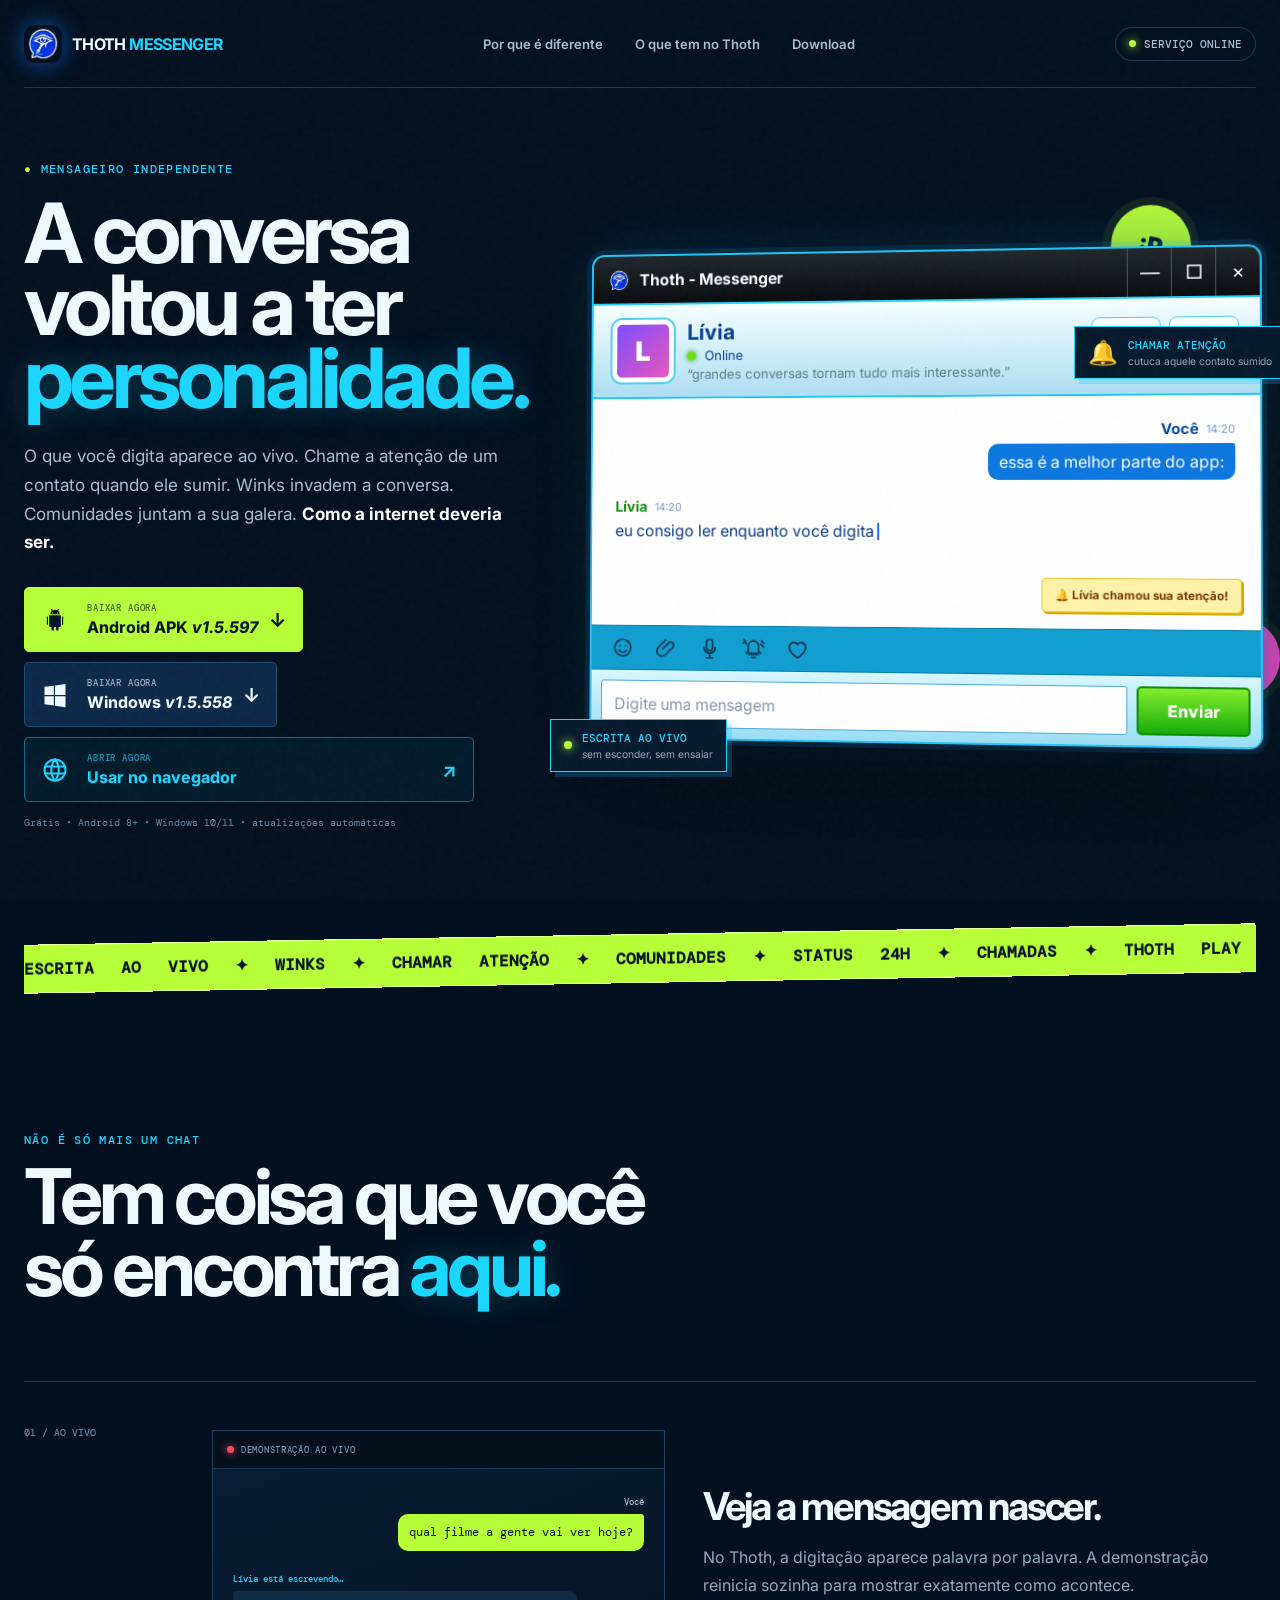
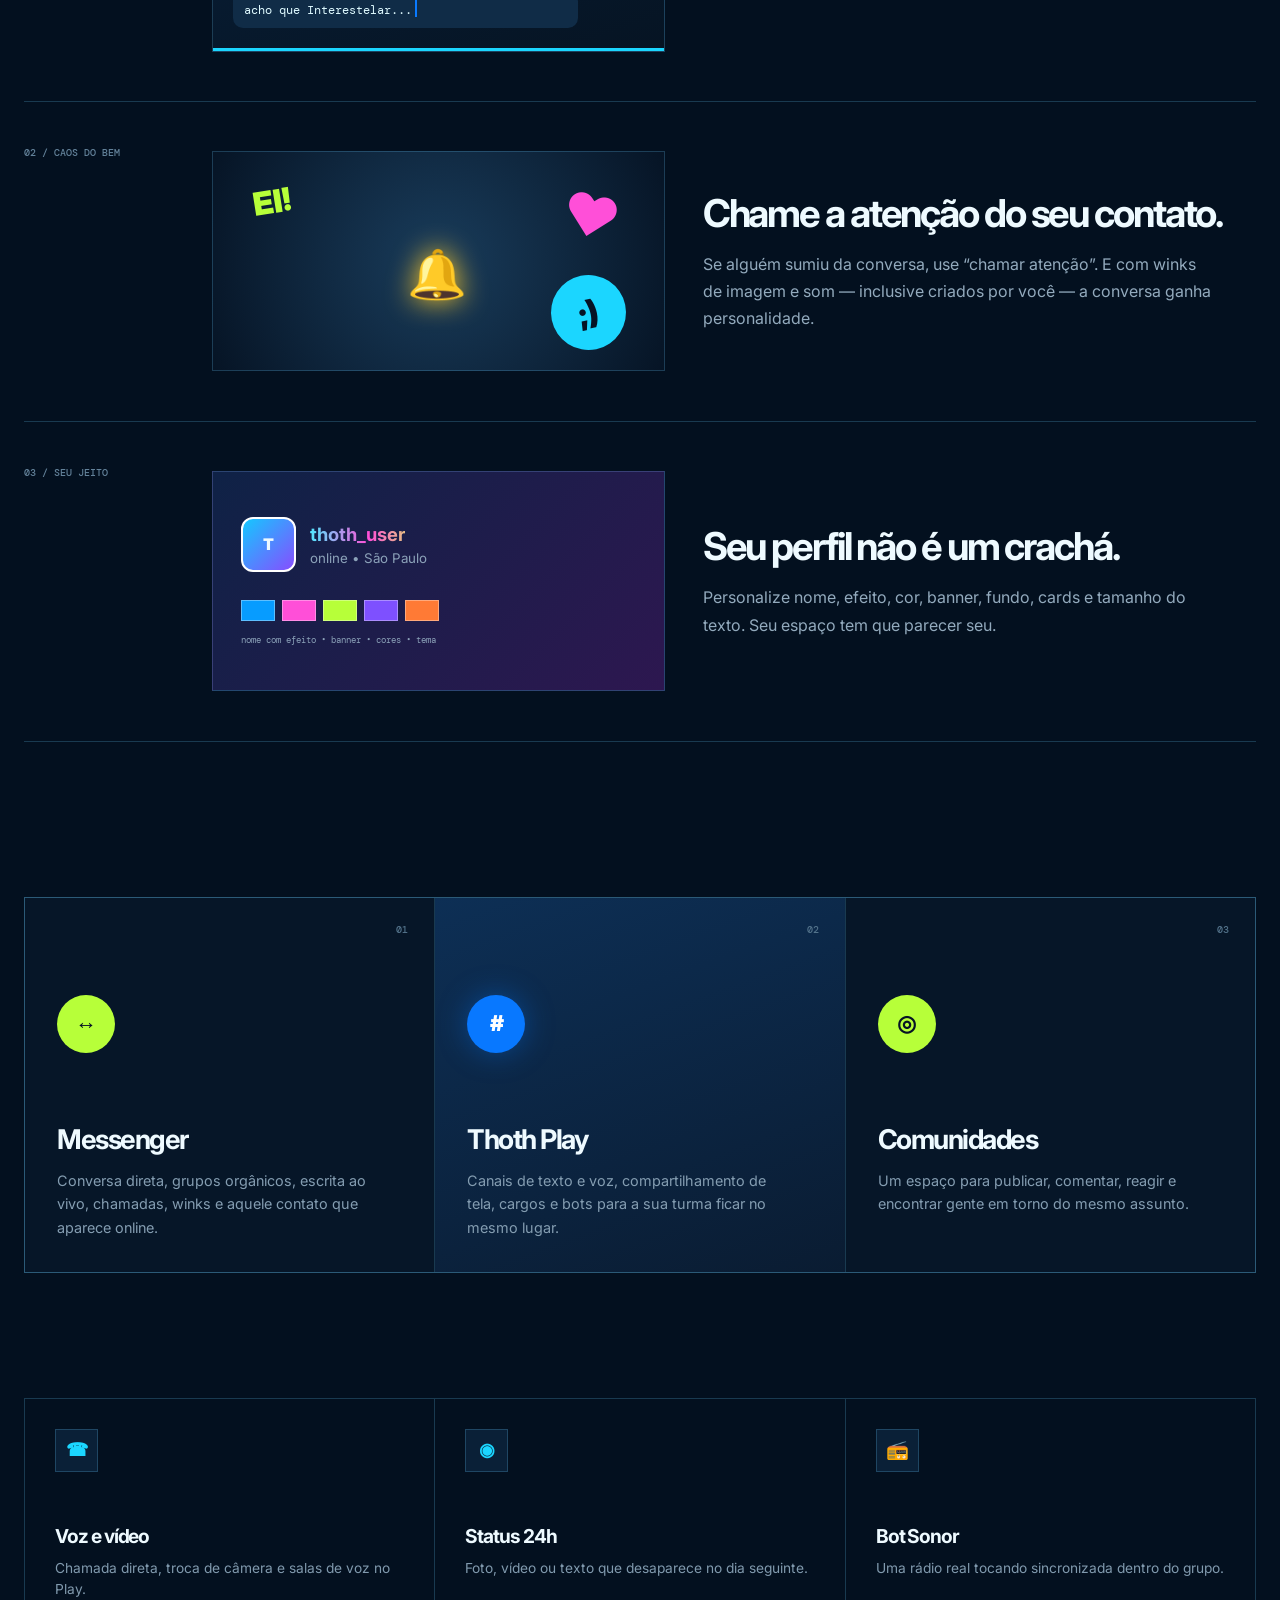
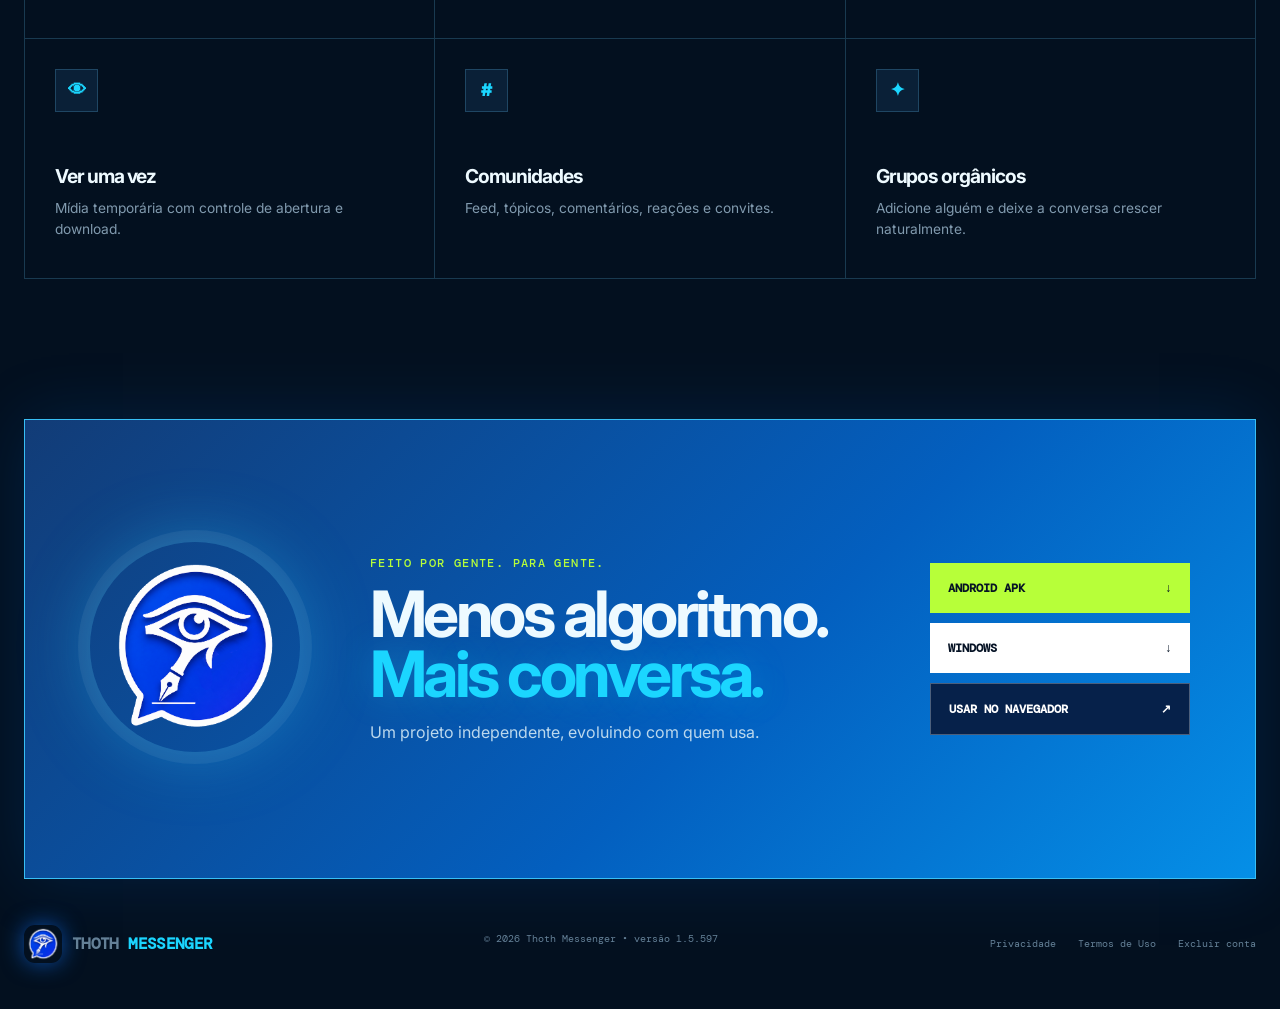
==== index.html @ 8243cd88 "footer: adiciona link de Termos de Uso" ====
<!doctype html>
<html lang="pt-BR">
<head>
  <meta charset="UTF-8" />
  <meta name="viewport" content="width=device-width, initial-scale=1" />
  <meta name="description" content="Thoth Messenger: escrita ao vivo, chamar atenção, winks, comunidades, canais de voz e muito mais. Baixe para Android ou Windows." />
  <meta name="theme-color" content="#03101f" />
  <title>Thoth Messenger — Toda conversa tem vida</title>
  <link rel="icon" href="public/favicon.png" />
  <link rel="preconnect" href="https://fonts.googleapis.com" />
  <link rel="preconnect" href="https://fonts.gstatic.com" crossorigin />
  <link href="https://fonts.googleapis.com/css2?family=DM+Mono:wght@400;500&family=Inter:wght@400;500;600;700;800;900&display=swap" rel="stylesheet" />
  <link rel="stylesheet" href="style.css" />
</head>
<body>
  <div class="noise" aria-hidden="true"></div>
  <header class="topbar">
    <a class="brand" href="#inicio" aria-label="Thoth Messenger — início"><img src="logo/toth_chat.png" alt="" /><strong>THOTH <span>MESSENGER</span></strong></a>
    <nav aria-label="Navegação principal"><a href="#diferenciais">Por que é diferente</a><a href="#modos">O que tem no Thoth</a><a href="#download">Download</a></nav>
    <div class="online-pill"><i></i> serviço online</div>
  </header>

  <main>
    <section class="hero" id="inicio">
      <div class="hero-copy">
        <p class="overline"><span>●</span> MENSAGEIRO INDEPENDENTE</p>
        <h1>A conversa<br />voltou a ter<br /><em>personalidade.</em></h1>
        <p class="hero-text">O que você digita aparece ao vivo. Chame a atenção de um contato quando ele sumir. Winks invadem a conversa. Comunidades juntam a sua galera. <strong>Como a internet deveria ser.</strong></p>
        <div class="hero-downloads" id="download">
          <a id="downloadAndroid" class="download download--android" href="https://github.com/facincanitech/thoth-site/releases/download/latest/thothchat.apk"><svg viewBox="0 0 24 24" aria-hidden="true"><path d="M7 8h10v9a1 1 0 0 1-1 1h-1v3h-2v-3h-2v3H9v-3H8a1 1 0 0 1-1-1V8Zm-2 1h1v7H5V9Zm13 0h1v7h-1V9ZM8 7a4 4 0 0 1 1.2-2.9L8.4 3l.7-.5.9 1.1a5 5 0 0 1 4 0l.9-1.1.7.5-.8 1.1A4 4 0 0 1 16 7H8Zm2-1.5a.5.5 0 1 0 0 1 .5.5 0 0 0 0-1Zm4 0a.5.5 0 1 0 0 1 .5.5 0 0 0 0-1Z"/></svg><span><small>BAIXAR AGORA</small>Android APK <em id="androidVersion"></em></span><b>↓</b></a>
          <a id="downloadWindows" class="download download--windows" href="https://github.com/facincanitech/thoth-site/releases/download/latest/ThothChat-Messenger-Setup.exe"><svg viewBox="0 0 24 24" aria-hidden="true"><path d="m3 5 8-1v8H3V5Zm9-1.2L21 2.5V12h-9V3.8ZM3 13h8v8l-8-1v-7Zm9 0h9v9.5l-9-1.3V13Z"/></svg><span><small>BAIXAR AGORA</small>Windows <em id="desktopVersion"></em></span><b>↓</b></a>
          <a class="download download--web" href="https://thoth-source.pages.dev/"><svg viewBox="0 0 24 24" aria-hidden="true"><circle cx="12" cy="12" r="9"/><path d="M3.5 9h17M3.5 15h17M12 3c2.2 2.4 3.2 5.4 3.2 9S14.2 18.6 12 21M12 3C9.8 5.4 8.8 8.4 8.8 12s1 6.6 3.2 9"/></svg><span><small>ABRIR AGORA</small>Usar no navegador</span><b>↗</b></a>
        </div>
        <p class="platform-note">Grátis • Android 8+ • Windows 10/11 • atualizações automáticas</p>
      </div>

      <div class="hero-stage" aria-label="Thoth Messenger em funcionamento">
        <div class="retro-window">
          <div class="window-titlebar"><div><img src="logo/toth_chat.png" alt="" /><span>Thoth - Messenger</span></div><div class="win-controls"><button aria-label="Minimizar">—</button><button aria-label="Maximizar">□</button><button aria-label="Fechar">×</button></div></div>
          <div class="contact-head"><div class="avatar pixel-avatar">L</div><div><strong>Lívia</strong><span><i></i> Online</span><small>“grandes conversas tornam tudo mais interessante.”</small></div><div class="head-actions"><button>☎<span>Chamada</span></button><button>◉<span>Vídeo</span></button></div></div>
          <div class="live-chat"><div class="chat-line chat-line--mine"><div><b>Você</b><time>14:20</time></div><span>essa é a melhor parte do app:</span></div><div class="chat-line"><div><b class="green">Lívia</b><time>14:20</time></div><span class="typing-live"><span id="heroTyping"></span><i class="caret"></i></span></div><div class="nudge-pop">🔔 Lívia chamou sua atenção!</div></div>
          <div class="composer-tools" aria-label="Ferramentas da conversa">
            <button aria-label="Emoji"><svg viewBox="0 0 24 24"><circle cx="12" cy="12" r="8"/><path d="M8.5 14.5s1.2 2 3.5 2 3.5-2 3.5-2M9 10h.01M15 10h.01"/></svg></button>
            <button aria-label="Anexar"><svg viewBox="0 0 24 24"><path d="m8.5 12.8 6.1-6.1a3 3 0 0 1 4.2 4.2l-7.4 7.4a5 5 0 0 1-7.1-7.1l7.1-7.1"/></svg></button>
            <button aria-label="Gravar áudio"><svg viewBox="0 0 24 24"><rect x="9" y="3" width="6" height="11" rx="3"/><path d="M6.5 11a5.5 5.5 0 0 0 11 0M12 16.5V21M9 21h6"/></svg></button>
            <button aria-label="Chamar atenção"><svg viewBox="0 0 24 24"><path d="M8 17h8M10 20h4M7 14V9a5 5 0 0 1 10 0v5l2 2H5l2-2ZM5 7 3 3M19 7l3 3M4 4l-2 2M20 4l2 2"/></svg></button>
            <button aria-label="Winks"><svg viewBox="0 0 24 24"><path d="M12 20S4 15.5 4 9.5A4.5 4.5 0 0 1 12 7a4.5 4.5 0 0 1 8 2.5C20 15.5 12 20 12 20Z"/></svg></button>
          </div><div class="composer"><span>Digite uma mensagem</span><button>Enviar</button></div>
        </div>
        <div class="float-card float-card--nudge"><span>🔔</span><div><b>CHAMAR ATENÇÃO</b><small>cutuca aquele contato sumido</small></div></div>
        <div class="float-card float-card--live"><span class="live-dot"></span><div><b>ESCRITA AO VIVO</b><small>sem esconder, sem ensaiar</small></div></div>
        <div class="sticker sticker--one">:P</div><div class="sticker sticker--two">★</div>
      </div>
    </section>

    <div class="ticker" aria-hidden="true"><div>ESCRITA AO VIVO ✦ WINKS ✦ CHAMAR ATENÇÃO ✦ COMUNIDADES ✦ STATUS 24H ✦ CHAMADAS ✦ THOTH PLAY ✦ RÁDIO EM GRUPO ✦ ESCRITA AO VIVO ✦ WINKS ✦ CHAMAR ATENÇÃO ✦</div></div>

    <section class="difference" id="diferenciais">
      <div class="section-intro"><div><p class="overline">NÃO É SÓ MAIS UM CHAT</p><h2>Tem coisa que você<br />só encontra <em>aqui.</em></h2></div></div>
      <div class="feature-list">
        <article class="feature feature--live"><div class="feature-index">01 / AO VIVO</div><div class="feature-art live-demo"><div class="demo-rec"><span></span> DEMONSTRAÇÃO AO VIVO</div><div class="demo-conversation"><div class="demo-message demo-message--mine"><b>Você</b><p>qual filme a gente vai ver hoje?</p></div><div class="demo-message"><b>Lívia está escrevendo…</b><p><span id="featureTyping"></span><i class="caret"></i></p></div></div><div class="demo-progress"><i></i></div></div><div class="feature-copy"><h3>Veja a mensagem nascer.</h3><p>No Thoth, a digitação aparece palavra por palavra. A demonstração reinicia sozinha para mostrar exatamente como acontece.</p></div></article>
        <article class="feature feature--chaos"><div class="feature-index">02 / CAOS DO BEM</div><div class="feature-art chaos-demo"><span class="boom">EI!</span><span class="heart">♥</span><span class="bell">🔔</span><span class="wink-face">;)</span></div><div class="feature-copy"><h3>Chame a atenção do seu contato.</h3><p>Se alguém sumiu da conversa, use “chamar atenção”. E com winks de imagem e som — inclusive criados por você — a conversa ganha personalidade.</p></div></article>
        <article class="feature feature--identity"><div class="feature-index">03 / SEU JEITO</div><div class="feature-art identity-demo"><div class="profile-mini"><span>T</span><div><b class="prism-name">thoth_user</b><small>online • São Paulo</small></div></div><div class="theme-swatches"><i></i><i></i><i></i><i></i><i></i></div><p>nome com efeito • banner • cores • tema</p></div><div class="feature-copy"><h3>Seu perfil não é um crachá.</h3><p>Personalize nome, efeito, cor, banner, fundo, cards e tamanho do texto. Seu espaço tem que parecer seu.</p></div></article>
      </div>
    </section>

    <section class="modes" id="modos">
      <div class="mode-card"><span>01</span><div class="mode-icon">↔</div><h3>Messenger</h3><p>Conversa direta, grupos orgânicos, escrita ao vivo, chamadas, winks e aquele contato que aparece online.</p></div>
      <div class="mode-card mode-card--play"><span>02</span><div class="mode-icon">#</div><h3>Thoth Play</h3><p>Canais de texto e voz, compartilhamento de tela, cargos e bots para a sua turma ficar no mesmo lugar.</p></div>
      <div class="mode-card"><span>03</span><div class="mode-icon">◎</div><h3>Comunidades</h3><p>Um espaço para publicar, comentar, reagir e encontrar gente em torno do mesmo assunto.</p></div>
    </section>

    <section class="more-features">
      <article><span>☎</span><h3>Voz e vídeo</h3><p>Chamada direta, troca de câmera e salas de voz no Play.</p></article><article><span>◉</span><h3>Status 24h</h3><p>Foto, vídeo ou texto que desaparece no dia seguinte.</p></article><article><span>📻</span><h3>Bot Sonor</h3><p>Uma rádio real tocando sincronizada dentro do grupo.</p></article><article><span>👁</span><h3>Ver uma vez</h3><p>Mídia temporária com controle de abertura e download.</p></article><article><span>#</span><h3>Comunidades</h3><p>Feed, tópicos, comentários, reações e convites.</p></article><article><span>✦</span><h3>Grupos orgânicos</h3><p>Adicione alguém e deixe a conversa crescer naturalmente.</p></article>
    </section>

    <section class="final-download"><div class="final-eye"><img src="logo/toth_chat.png" alt="Logo do Thoth Messenger" /></div><div class="final-copy"><p class="overline">FEITO POR GENTE. PARA GENTE.</p><h2>Menos algoritmo.<br /><em>Mais conversa.</em></h2><p>Um projeto independente, evoluindo com quem usa.</p></div><div class="final-actions"><a id="downloadAndroid2" href="https://github.com/facincanitech/thoth-site/releases/download/latest/thothchat.apk">ANDROID APK <span>↓</span></a><a id="downloadWindows2" href="https://github.com/facincanitech/thoth-site/releases/download/latest/ThothChat-Messenger-Setup.exe">WINDOWS <span>↓</span></a><a href="https://thoth-source.pages.dev/">USAR NO NAVEGADOR <span>↗</span></a></div></section>
  </main>

  <footer><div class="brand"><img src="logo/toth_chat.png" alt="" /><strong>THOTH <span>MESSENGER</span></strong></div><p>© <span id="year"></span> Thoth Messenger • versão <span id="version">...</span></p><div><a href="public/privacidade.html">Privacidade</a><a href="public/termos-de-uso.html">Termos de Uso</a><a href="public/exclusao-conta.html">Excluir conta</a></div></footer>
  <script src="script.js"></script>
</body>
</html>
---- style.css ----
:root{--bg:#03101f;--panel:#071a30;--cyan:#1bd6ff;--blue:#0878ff;--lime:#b7ff39;--pink:#ff4fd8;--ink:#061325;--muted:#8ca2b9;--line:rgba(106,205,255,.22)}
*{box-sizing:border-box}html{width:100%;max-width:100%;overflow-x:clip;scroll-behavior:smooth}body{width:100%;max-width:100%;margin:0;overflow-x:clip;background:var(--bg);color:#eefaff;font-family:Inter,system-ui,sans-serif;font-size:16px}a{color:inherit;text-decoration:none}button{font:inherit}.noise{position:fixed;inset:0;z-index:99;opacity:.035;pointer-events:none;background-image:url("data:image/svg+xml,%3Csvg viewBox='0 0 180 180' xmlns='http://www.w3.org/2000/svg'%3E%3Cfilter id='n'%3E%3CfeTurbulence type='fractalNoise' baseFrequency='.9' numOctaves='4' stitchTiles='stitch'/%3E%3C/filter%3E%3Crect width='100%25' height='100%25' filter='url(%23n)' opacity='.8'/%3E%3C/svg%3E")}.topbar,main,footer{width:min(1240px,calc(100% - 48px));max-width:100%;margin:auto}.topbar{height:88px;display:flex;align-items:center;justify-content:space-between;border-bottom:1px solid var(--line)}.brand{display:flex;min-width:0;align-items:center;gap:10px}.brand img{width:38px;height:38px;object-fit:cover;border-radius:11px;box-shadow:0 0 22px rgba(16,119,255,.6)}.brand strong{font-size:1rem;letter-spacing:-.04em}.brand strong span{color:var(--cyan)}nav{display:flex;gap:32px;color:#a9bfd2;font-size:.82rem;font-weight:600}nav a:hover{color:var(--cyan)}.online-pill{display:flex;align-items:center;gap:8px;padding:9px 13px;border:1px solid var(--line);border-radius:99px;color:#aac2d5;font:500 .68rem 'DM Mono',monospace;text-transform:uppercase}.online-pill i,.live-dot{width:7px;height:7px;background:var(--lime);border-radius:50%;box-shadow:0 0 10px var(--lime)}
.hero{min-height:790px;display:grid;grid-template-columns:.84fr 1.16fr;gap:55px;align-items:center;padding:74px 0 105px}.overline{margin:0;color:var(--cyan);font:500 .72rem 'DM Mono',monospace;letter-spacing:.12em}.overline span{color:var(--lime)}h1,h2,h3,p{margin-top:0}h1,h2,h3{letter-spacing:-.055em}h1{max-width:670px;margin:20px 0 28px;font-size:clamp(4rem,6.5vw,6.8rem);line-height:.87}h1 em,h2 em{color:var(--cyan);font-style:normal;text-shadow:0 0 35px rgba(27,214,255,.25)}.hero-text{max-width:590px;margin-bottom:30px;color:#a9bfd2;font-size:1.07rem;line-height:1.68}.hero-text strong{color:white}.hero-downloads{display:flex;gap:10px}.download{min-width:220px;display:grid;grid-template-columns:35px 1fr auto;align-items:center;gap:11px;padding:14px 16px;border:1px solid var(--line);border-radius:5px;font-weight:750;transition:.2s}.download svg{width:28px;fill:currentColor}.download small{display:block;margin-bottom:3px;font:500 .58rem 'DM Mono',monospace;letter-spacing:.09em;opacity:.65}.download b{font-size:1.2rem}.download--android{color:var(--ink);background:var(--lime);border-color:var(--lime)}.download--windows{background:#0d2949}.download:hover{transform:translateY(-3px);box-shadow:0 12px 30px rgba(0,0,0,.25)}.platform-note{margin:14px 0 0;color:#6f8da6;font:400 .64rem 'DM Mono',monospace}
.hero-stage{position:relative;min-width:0;perspective:1300px}.retro-window{position:relative;z-index:2;overflow:hidden;color:#043f8f;background:#e9fbff;border:2px solid #20c6f7;border-radius:13px;box-shadow:0 0 0 5px rgba(17,157,239,.12),0 35px 100px rgba(0,0,0,.5),0 0 60px rgba(0,187,255,.16);transform:rotateY(-5deg) rotateX(1deg)}.window-titlebar{height:50px;display:flex;align-items:center;justify-content:space-between;color:white;background:linear-gradient(#20272c,#090c0f);border-bottom:2px solid #25d2ff}.window-titlebar>div:first-child{display:flex;align-items:center;gap:9px;padding-left:14px;font-weight:700}.window-titlebar img{width:25px;height:25px;border-radius:8px}.win-controls{display:flex;height:100%}.win-controls button{width:43px;color:white;background:transparent;border:0;border-left:1px solid #3c5965;font-size:1.2rem}.contact-head{display:flex;align-items:center;gap:14px;padding:15px 20px;background:linear-gradient(#f6ffff,#addef3);border-bottom:2px solid #20c6f7}.pixel-avatar{width:64px;height:64px;display:grid;place-items:center;flex:none;color:white;background:linear-gradient(135deg,#7c4dff,#ea56bd);border:5px solid white;border-radius:10px;box-shadow:0 0 0 2px #4ecfee;font-size:1.7rem;font-weight:900}.contact-head>div:nth-child(2){display:grid;gap:3px}.contact-head strong{font-size:1.35rem}.contact-head span{font-size:.83rem}.contact-head span i{display:inline-block;width:9px;height:9px;margin-right:5px;background:#69df13;border-radius:50%;box-shadow:0 0 5px #25a200}.contact-head small{color:#5b7c8e}.head-actions{display:flex;gap:8px;margin-left:auto}.head-actions button{width:68px;height:59px;display:grid;place-items:center;color:#06479a;background:linear-gradient(#fff,#bdeeff);border:1px solid #4acafb;border-radius:8px;font-size:1.45rem;font-weight:800}.head-actions span{display:block;font-size:.6rem}.live-chat{position:relative;min-height:230px;padding:24px;background:white}.live-chat p{margin:0 0 21px}.live-chat b{display:block;color:#064aa3;font-size:.92rem}.live-chat b.green{color:#15900e}.live-chat time{position:absolute;margin:-19px 0 0 44px;color:#779bc9;font-size:.69rem}.live-chat p>span{display:block;margin-top:5px;font-size:.95rem}.typing-live{color:#073786}.caret{display:inline-block;width:2px;height:17px;margin-left:3px;background:#0a7aff;vertical-align:-3px;animation:blink .8s infinite}.nudge-pop{position:absolute;right:18px;bottom:16px;padding:9px 12px;color:#723800;background:#fff2a9;border:1px solid #f0c428;border-radius:4px;font-size:.72rem;font-weight:700;box-shadow:2px 2px 0 #d4a900}.composer-tools{display:flex;align-items:center;gap:18px;padding:9px 18px;background:linear-gradient(#d7f7ff,#9adef6);border-block:1px solid #4ecafa}.composer-tools span{font-size:1.15rem}.composer{display:flex;gap:9px;padding:10px;background:linear-gradient(#d7f7ff,#9adef6)}.composer>span{flex:1;padding:13px;color:#8495aa;background:white;border:1px solid #4ca9d8;border-radius:3px}.composer button{width:110px;color:white;background:linear-gradient(#83ef2b,#17ac0b);border:2px solid #0e8d03;border-radius:5px;font-weight:800}.float-card{position:absolute;z-index:4;display:flex;align-items:center;gap:10px;padding:11px 13px;color:#dff8ff;background:#061a2e;border:1px solid var(--cyan);box-shadow:5px 5px 0 rgba(0,183,255,.22)}.float-card>span:first-child{font-size:1.5rem}.float-card b,.float-card small{display:block}.float-card b{color:var(--cyan);font:500 .68rem 'DM Mono',monospace}.float-card small{margin-top:3px;color:#8ca8bd;font-size:.64rem}.float-card--nudge{top:77px;right:-30px;animation:float 4s ease-in-out infinite}.float-card--live{bottom:-29px;left:-32px}.float-card--live>span:first-child{width:8px;height:8px}.sticker{position:absolute;z-index:1;display:grid;place-items:center;width:80px;height:80px;color:var(--ink);background:var(--lime);border-radius:50%;font-size:1.5rem;font-weight:900;box-shadow:0 0 0 8px rgba(183,255,57,.08)}.sticker--one{top:-44px;right:65px;transform:rotate(11deg)}.sticker--two{right:-24px;bottom:45px;color:white;background:var(--pink);transform:rotate(-10deg)}
.ticker{width:100%;overflow:hidden;color:var(--ink);background:var(--lime);border-block:1px solid #e7ff98;transform:rotate(-1deg)}.ticker div{width:max-content;padding:13px 0;font:900 1rem 'DM Mono',monospace;word-spacing:17px;animation:ticker 25s linear infinite}
.difference{padding:150px 0 125px}.section-intro{display:flex;justify-content:space-between;align-items:start;margin-bottom:75px}.section-intro h2,.universe h2,.final-download h2{margin:13px 0 0;font-size:clamp(3rem,6vw,6rem);line-height:.94}.feature-list{border-top:1px solid var(--line)}.feature{display:grid;grid-template-columns:150px .9fr 1.1fr;gap:38px;align-items:center;min-height:320px;padding:44px 0;border-bottom:1px solid var(--line)}.feature-index{align-self:start;color:#63829a;font:500 .65rem 'DM Mono',monospace}.feature-art{position:relative;min-height:220px;overflow:hidden;border:1px solid var(--line);background:#071a30}.feature-copy h3{margin-bottom:15px;font-size:clamp(1.8rem,3vw,3rem)}.feature-copy p{max-width:510px;margin:0;color:#93aabd;line-height:1.7}.live-demo{padding:22px}.live-demo-top{color:#8299ad;font:400 .62rem 'DM Mono',monospace}.live-demo-top i{display:inline-block;width:6px;height:6px;margin-right:6px;background:var(--lime);border-radius:50%}.live-demo>p{margin:44px 0;color:#dffaff;font:500 1.25rem 'DM Mono',monospace}.live-demo>p span{display:inline-block;width:8px;height:21px;margin-left:4px;background:var(--cyan);vertical-align:-4px}.replay-bar{display:grid;grid-template-columns:auto 1fr auto;align-items:center;gap:12px}.replay-bar b{width:31px;height:31px;display:grid;place-items:center;color:var(--ink);background:var(--lime);border-radius:50%;font-size:.65rem}.replay-bar>span{height:3px;background:#24435c}.replay-bar>span i{display:block;width:62%;height:100%;background:var(--cyan)}.replay-bar small{color:#7391a9;font:400 .56rem 'DM Mono',monospace}.chaos-demo{background:radial-gradient(circle at center,#193c5b,#061425)}.chaos-demo span{position:absolute;font-weight:900}.boom{top:30px;left:40px;color:var(--lime);font-size:2rem;transform:rotate(-9deg)}.heart{right:45px;top:30px;color:var(--pink);font-size:3.5rem;transform:rotate(13deg)}.bell{left:43%;top:42%;font-size:3rem;filter:drop-shadow(0 0 14px #ffc926)}.wink-face{right:38px;bottom:20px;width:75px;height:75px;display:grid;place-items:center;color:var(--ink);background:var(--cyan);border-radius:50%;font-size:2rem;transform:rotate(-12deg)}.identity-demo{display:flex;flex-direction:column;justify-content:center;padding:28px;background:linear-gradient(135deg,#0f2246,#2d1750)}.profile-mini{display:flex;align-items:center;gap:14px}.profile-mini>span{width:55px;height:55px;display:grid;place-items:center;background:linear-gradient(135deg,#14c8ff,#874dff);border:2px solid white;border-radius:12px;font-weight:900}.profile-mini div{display:grid;gap:5px}.prism-name{font-size:1.15rem;background:linear-gradient(90deg,#53e8ff,#ff4fd8,#d7ff52);background-clip:text;color:transparent}.profile-mini small{color:#8ca2b9}.theme-swatches{display:flex;gap:7px;margin:28px 0 13px}.theme-swatches i{width:34px;height:21px;border:1px solid rgba(255,255,255,.35);background:#079cff}.theme-swatches i:nth-child(2){background:#ff4fd8}.theme-swatches i:nth-child(3){background:#b7ff39}.theme-swatches i:nth-child(4){background:#7e50ff}.theme-swatches i:nth-child(5){background:#ff7a35}.identity-demo>p{margin:0;color:#8ca2b9;font:400 .58rem 'DM Mono',monospace}
.universe{display:grid;grid-template-columns:.75fr 1.25fr;gap:85px;align-items:center;padding:115px 0;background:radial-gradient(circle at 80% 50%,rgba(0,149,255,.13),transparent 48%)}.universe-copy>p:not(.overline){max-width:450px;margin:28px 0;color:#91a9bc;line-height:1.7}.view-tabs{display:grid;margin-top:38px;border-top:1px solid var(--line)}.view-tabs button{display:flex;gap:18px;padding:18px 4px;color:#7e99ad;background:none;border:0;border-bottom:1px solid var(--line);text-align:left;cursor:pointer}.view-tabs button span{font:400 .62rem 'DM Mono',monospace}.view-tabs button.active{color:var(--lime);padding-left:15px;background:linear-gradient(90deg,rgba(183,255,57,.08),transparent)}.universe-screen{position:relative;min-width:0}.screen-label{display:flex;justify-content:space-between;margin-bottom:10px;color:var(--cyan);font:500 .62rem 'DM Mono',monospace}.screen-label small{color:#7894aa}.screen-frame{position:relative;z-index:2;aspect-ratio:16/10;padding:8px;background:#132739;border:1px solid #2779a8;box-shadow:14px 14px 0 rgba(27,214,255,.09),0 30px 80px rgba(0,0,0,.35)}.screen-frame img{width:100%;height:100%;display:block;object-fit:contain;background:#02070b}.screen-decoration{position:absolute;right:-55px;bottom:-58px;color:rgba(59,198,255,.08);font-size:4rem;font-weight:900;line-height:.73;letter-spacing:-.09em;text-align:right}
.more-features{display:grid;grid-template-columns:repeat(3,1fr);border-top:1px solid var(--line);border-left:1px solid var(--line);margin:80px auto 140px}.more-features article{min-height:240px;padding:30px;border-right:1px solid var(--line);border-bottom:1px solid var(--line)}.more-features article>span{width:43px;height:43px;display:grid;place-items:center;margin-bottom:52px;color:var(--cyan);background:#0a2037;border:1px solid var(--line);font:600 1.15rem 'DM Mono',monospace}.more-features h3{margin-bottom:10px;font-size:1.2rem}.more-features p{margin:0;color:#819aae;font-size:.86rem;line-height:1.55}
.final-download{position:relative;min-height:460px;display:grid;grid-template-columns:230px 1fr 260px;gap:50px;align-items:center;padding:65px;background:linear-gradient(135deg,#123c77,#035fbf 58%,#058fe7);border:1px solid #38bff5;box-shadow:0 0 65px rgba(0,122,255,.15)}.final-eye img{width:210px;height:210px;object-fit:cover;border-radius:50%;box-shadow:0 0 0 12px rgba(255,255,255,.06),0 0 70px rgba(42,213,255,.35)}.final-copy .overline{color:var(--lime)}.final-copy h2{font-size:clamp(2.8rem,5vw,5rem)}.final-copy p:last-child{margin:17px 0 0;color:#bbd8ed}.final-actions{display:grid;gap:10px}.final-actions a{display:flex;justify-content:space-between;padding:17px 18px;color:var(--ink);background:white;font:700 .75rem 'DM Mono',monospace}.final-actions a:first-child{background:var(--lime)}.final-actions a:hover span{transform:translateY(3px)}.final-actions span{transition:.2s}
footer{min-height:130px;display:flex;align-items:center;justify-content:space-between;color:#658197;font:400 .65rem 'DM Mono',monospace}footer>div:last-child{display:flex;gap:22px}footer a:hover{color:var(--cyan)}
@keyframes blink{50%{opacity:0}}@keyframes float{50%{transform:translateY(-8px)}}@keyframes ticker{to{transform:translateX(-50%)}}
@media(max-width:1000px){.hero{grid-template-columns:1fr;padding-top:65px}.hero-copy{max-width:760px}.hero-stage{width:min(760px,95%);margin:auto}.feature{grid-template-columns:100px 1fr}.feature-copy{grid-column:2}.universe{grid-template-columns:1fr}.universe-copy{max-width:700px}.final-download{grid-template-columns:170px 1fr}.final-eye img{width:160px;height:160px}.final-actions{grid-column:1/-1;grid-template-columns:1fr 1fr}.more-features{grid-template-columns:repeat(2,1fr)}}
@media(max-width:700px){.topbar,main,footer{width:calc(100% - 28px);max-width:calc(100% - 28px)}.topbar{height:72px}.topbar nav,.online-pill{display:none}h1{max-width:100%;font-size:clamp(2.75rem,14vw,4.35rem);overflow-wrap:anywhere}.hero,.hero-copy,.hero-stage,.retro-window,.difference,.feature,.universe,.universe-screen,.more-features,.final-download{min-width:0;max-width:100%}.hero{min-height:auto;padding:55px 0 85px}.hero-downloads{min-width:0;flex-direction:column}.download{width:100%;min-width:0}.hero-stage{width:100%;margin-top:22px}.retro-window{transform:none}.window-titlebar>div:first-child{min-width:0}.window-titlebar span{max-width:150px;overflow:hidden;text-overflow:ellipsis;white-space:nowrap}.win-controls{flex:none}.contact-head{padding:12px}.contact-head>div:nth-child(2){min-width:0}.contact-head strong{display:block;overflow:hidden;text-overflow:ellipsis;white-space:nowrap}.pixel-avatar{width:50px;height:50px}.contact-head small{display:none}.head-actions{flex:none}.head-actions button{width:50px}.head-actions button:last-child{display:none}.live-chat{min-height:210px}.float-card{max-width:calc(100% - 12px)}.float-card--nudge{right:0;top:66px}.float-card--live{left:0}.sticker{display:none}.composer-tools{gap:12px}.composer button{width:83px}.difference{padding:110px 0 90px}.section-intro{margin-bottom:50px}.feature{grid-template-columns:minmax(0,1fr);gap:20px;padding:38px 0}.feature-copy{grid-column:auto}.feature-index{order:0}.feature-art{order:1}.feature-copy{order:2}.universe{grid-template-columns:minmax(0,1fr);gap:50px;padding:85px 0}.screen-frame{max-width:100%;box-shadow:7px 7px 0 rgba(27,214,255,.09),0 24px 55px rgba(0,0,0,.35)}.screen-decoration{display:none}.more-features{grid-template-columns:minmax(0,1fr);margin-bottom:100px}.more-features article{min-width:0;min-height:210px}.final-download{grid-template-columns:minmax(0,1fr);padding:35px 25px}.final-eye img{width:120px;height:120px}.final-actions{grid-template-columns:minmax(0,1fr)}.final-copy h2{font-size:clamp(2.35rem,13vw,3rem);overflow-wrap:anywhere}footer{flex-wrap:wrap;padding:30px 0;gap:20px}footer p{order:3;flex-basis:100%;margin:0}}

@media(max-width:390px){.topbar,main,footer{width:calc(100% - 20px);max-width:calc(100% - 20px)}h1{font-size:clamp(2.5rem,13.2vw,3.2rem)}.brand strong{font-size:.9rem}.composer-tools{padding-inline:10px;justify-content:space-between}.composer{padding:8px}.composer button{width:72px}.nudge-pop{right:8px;max-width:calc(100% - 16px)}.final-download{padding-inline:18px}}
@media(prefers-reduced-motion:reduce){html{scroll-behavior:auto}*,*:before,*:after{animation-duration:.01ms!important;animation-iteration-count:1!important;transition-duration:.01ms!important}}

/* Product-accurate conversation demo */
.live-chat{display:flex;flex-direction:column;gap:18px}.chat-line{max-width:78%}.chat-line>div{display:flex;align-items:center;gap:7px}.chat-line b{display:inline}.chat-line time{position:static;margin:0}.chat-line>span{display:block;margin-top:5px}.chat-line--mine{align-self:flex-end;text-align:right}.chat-line--mine>div{justify-content:flex-end}.chat-line--mine>span{padding:8px 11px;color:white;background:#0c77df;border-radius:10px 3px 10px 10px}.composer-tools{display:flex;align-items:center;gap:17px;padding:8px 18px;background:#119ed0;border-block:1px solid #047ba9}.composer-tools button{width:28px;height:28px;display:grid;place-items:center;padding:0;color:#073d59;background:transparent;border:0;cursor:pointer}.composer-tools svg{width:25px;height:25px;fill:none;stroke:currentColor;stroke-width:1.8;stroke-linecap:round;stroke-linejoin:round}.composer-tools button:hover{color:#001e30;transform:translateY(-1px)}

/* Self-running short demo, used like a lightweight inline video */
.live-demo{display:flex;flex-direction:column;padding:0;background:linear-gradient(160deg,#081f38,#061423)}.demo-rec{height:38px;display:flex;align-items:center;gap:7px;padding:0 14px;color:#7391a9;background:#04101c;border-bottom:1px solid var(--line);font:500 .56rem 'DM Mono',monospace;letter-spacing:.08em}.demo-rec span{width:7px;height:7px;background:#ff4b62;border-radius:50%;box-shadow:0 0 8px #ff4b62;animation:recPulse 1s ease-in-out infinite}.demo-conversation{flex:1;display:flex;flex-direction:column;justify-content:center;gap:15px;padding:20px}.demo-message{max-width:84%}.demo-message b{color:var(--cyan);font:500 .58rem 'DM Mono',monospace}.demo-message p{min-height:35px;margin:5px 0 0;padding:9px 11px;color:#dffaff;background:#102c47;border-radius:3px 10px 10px 10px;font:400 .78rem 'DM Mono',monospace;line-height:1.45}.demo-message--mine{align-self:flex-end;text-align:right}.demo-message--mine b{color:#a9bdd0}.demo-message--mine p{min-height:auto;color:var(--ink);background:var(--lime);border-radius:10px 3px 10px 10px}.demo-progress{height:3px;background:#17354e}.demo-progress i{display:block;height:100%;background:var(--cyan);transform-origin:left;animation:demoProgress 6s linear infinite}

/* Three product areas without speculative screenshots */
.modes{display:grid;grid-template-columns:repeat(3,1fr);gap:1px;margin:30px auto 125px;background:var(--line);border:1px solid var(--line)}.mode-card{position:relative;min-height:370px;padding:32px;background:#061628}.mode-card--play{background:linear-gradient(160deg,#0d2f55,#0a1c32)}.mode-card>span{position:absolute;top:25px;right:26px;color:#53738b;font:500 .62rem 'DM Mono',monospace}.mode-icon{width:58px;height:58px;display:grid;place-items:center;margin:65px 0 70px;color:var(--ink);background:var(--lime);border-radius:50%;font:800 1.35rem 'DM Mono',monospace}.mode-card--play .mode-icon{color:white;background:var(--blue);box-shadow:0 0 30px rgba(8,120,255,.38)}.mode-card h3{margin-bottom:13px;font-size:1.7rem}.mode-card p{max-width:330px;margin:0;color:#849db1;font-size:.9rem;line-height:1.65}

@keyframes recPulse{50%{opacity:.35}}@keyframes demoProgress{from{transform:scaleX(0)}to{transform:scaleX(1)}}
@media(max-width:900px){.modes{grid-template-columns:1fr}.mode-card{min-height:280px}.mode-icon{margin:35px 0 45px}}
@media(max-width:700px){.composer-tools{gap:12px}.composer-tools button{width:26px}.chat-line{max-width:88%}.modes{margin-bottom:95px}}

.hero-downloads{flex-wrap:wrap}.download--web{flex-basis:100%;max-width:450px;color:var(--cyan);background:rgba(27,214,255,.06);border-color:rgba(27,214,255,.45)}.download--web svg{fill:none;stroke:currentColor;stroke-width:1.7;stroke-linecap:round;stroke-linejoin:round}.final-actions a:last-child{color:white;background:#06214a;border:1px solid rgba(255,255,255,.28)}
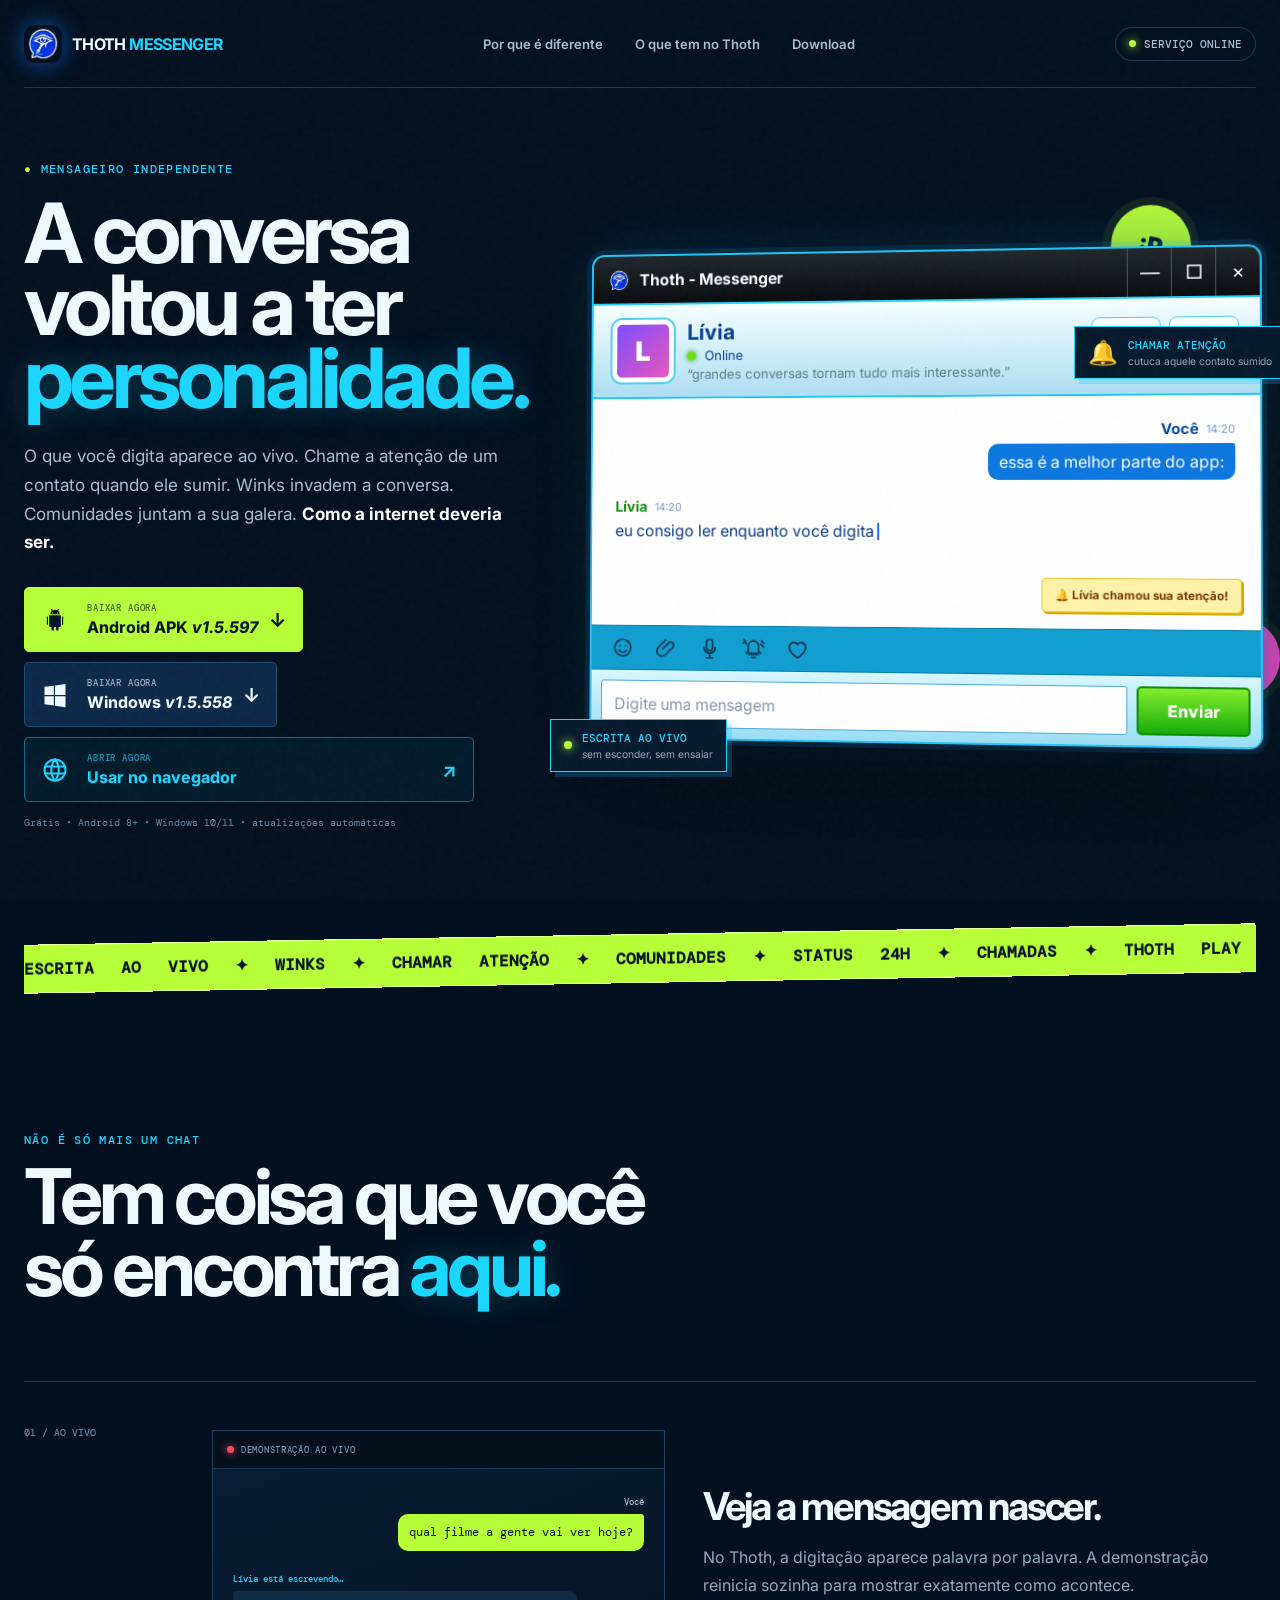
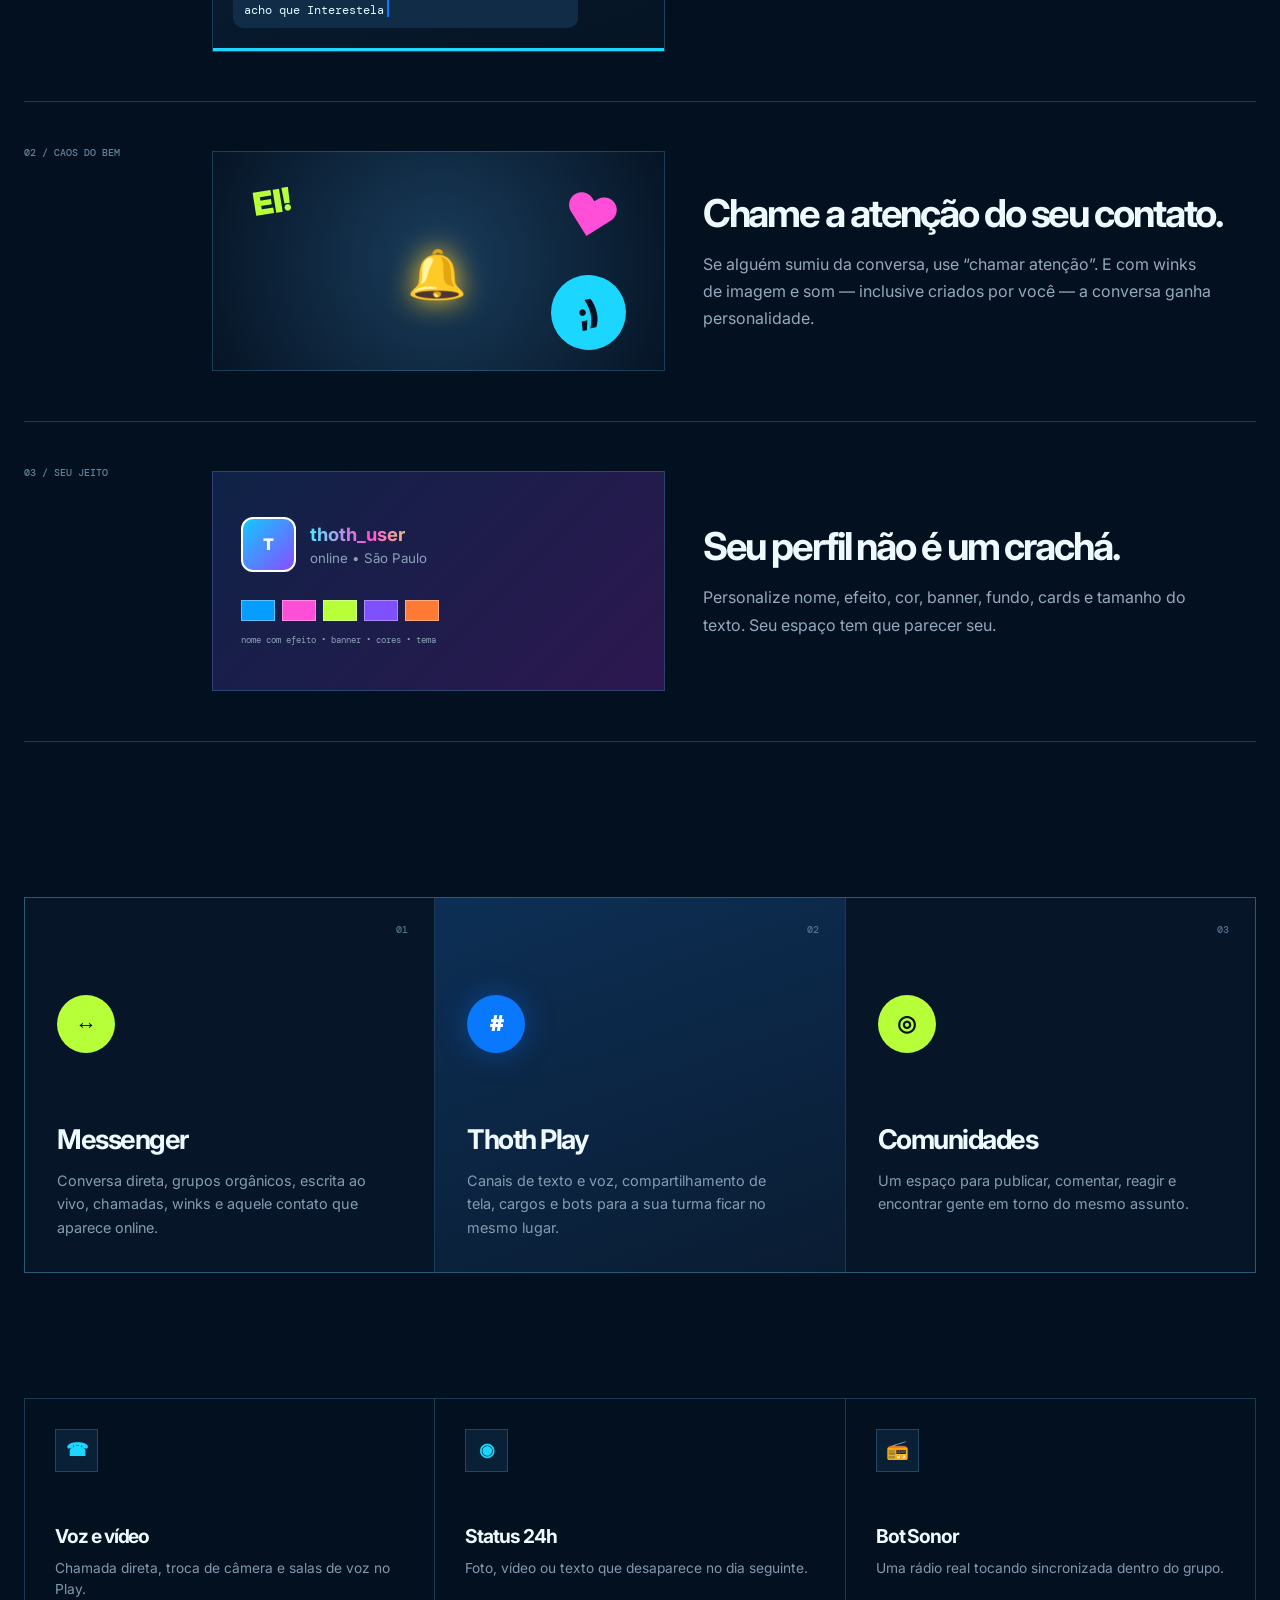
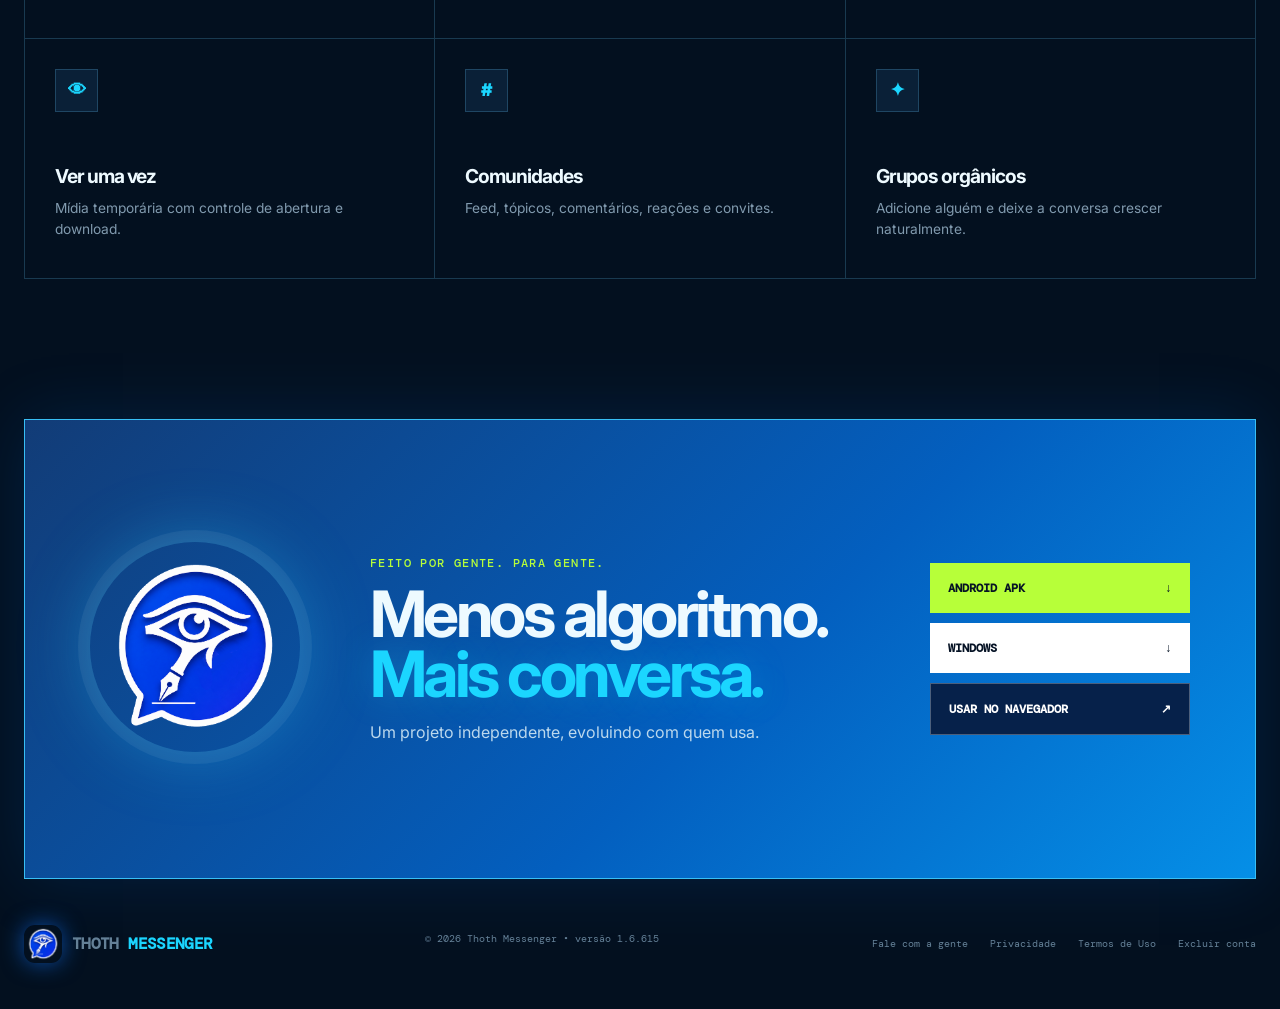
==== commit b6926884: "Adiciona link do WhatsApp no rodape do site" ====
--- a/index.html
+++ b/index.html
@@ -77,7 +77,7 @@
     <section class="final-download"><div class="final-eye"><img src="logo/toth_chat.png" alt="Logo do Thoth Messenger" /></div><div class="final-copy"><p class="overline">FEITO POR GENTE. PARA GENTE.</p><h2>Menos algoritmo.<br /><em>Mais conversa.</em></h2><p>Um projeto independente, evoluindo com quem usa.</p></div><div class="final-actions"><a id="downloadAndroid2" href="https://github.com/facincanitech/thoth-site/releases/download/latest/thothchat.apk">ANDROID APK <span>↓</span></a><a id="downloadWindows2" href="https://github.com/facincanitech/thoth-site/releases/download/latest/ThothChat-Messenger-Setup.exe">WINDOWS <span>↓</span></a><a href="https://thoth-source.pages.dev/">USAR NO NAVEGADOR <span>↗</span></a></div></section>
   </main>
 
-  <footer><div class="brand"><img src="logo/toth_chat.png" alt="" /><strong>THOTH <span>MESSENGER</span></strong></div><p>© <span id="year"></span> Thoth Messenger • versão <span id="version">...</span></p><div><a href="public/privacidade.html">Privacidade</a><a href="public/termos-de-uso.html">Termos de Uso</a><a href="public/exclusao-conta.html">Excluir conta</a></div></footer>
+  <footer><div class="brand"><img src="logo/toth_chat.png" alt="" /><strong>THOTH <span>MESSENGER</span></strong></div><p>© <span id="year"></span> Thoth Messenger • versão <span id="version">...</span></p><div><a href="https://wa.me/5517996316439" target="_blank" rel="noreferrer">Fale com a gente</a><a href="public/privacidade.html">Privacidade</a><a href="public/termos-de-uso.html">Termos de Uso</a><a href="public/exclusao-conta.html">Excluir conta</a></div></footer>
   <script src="script.js"></script>
 </body>
 </html>
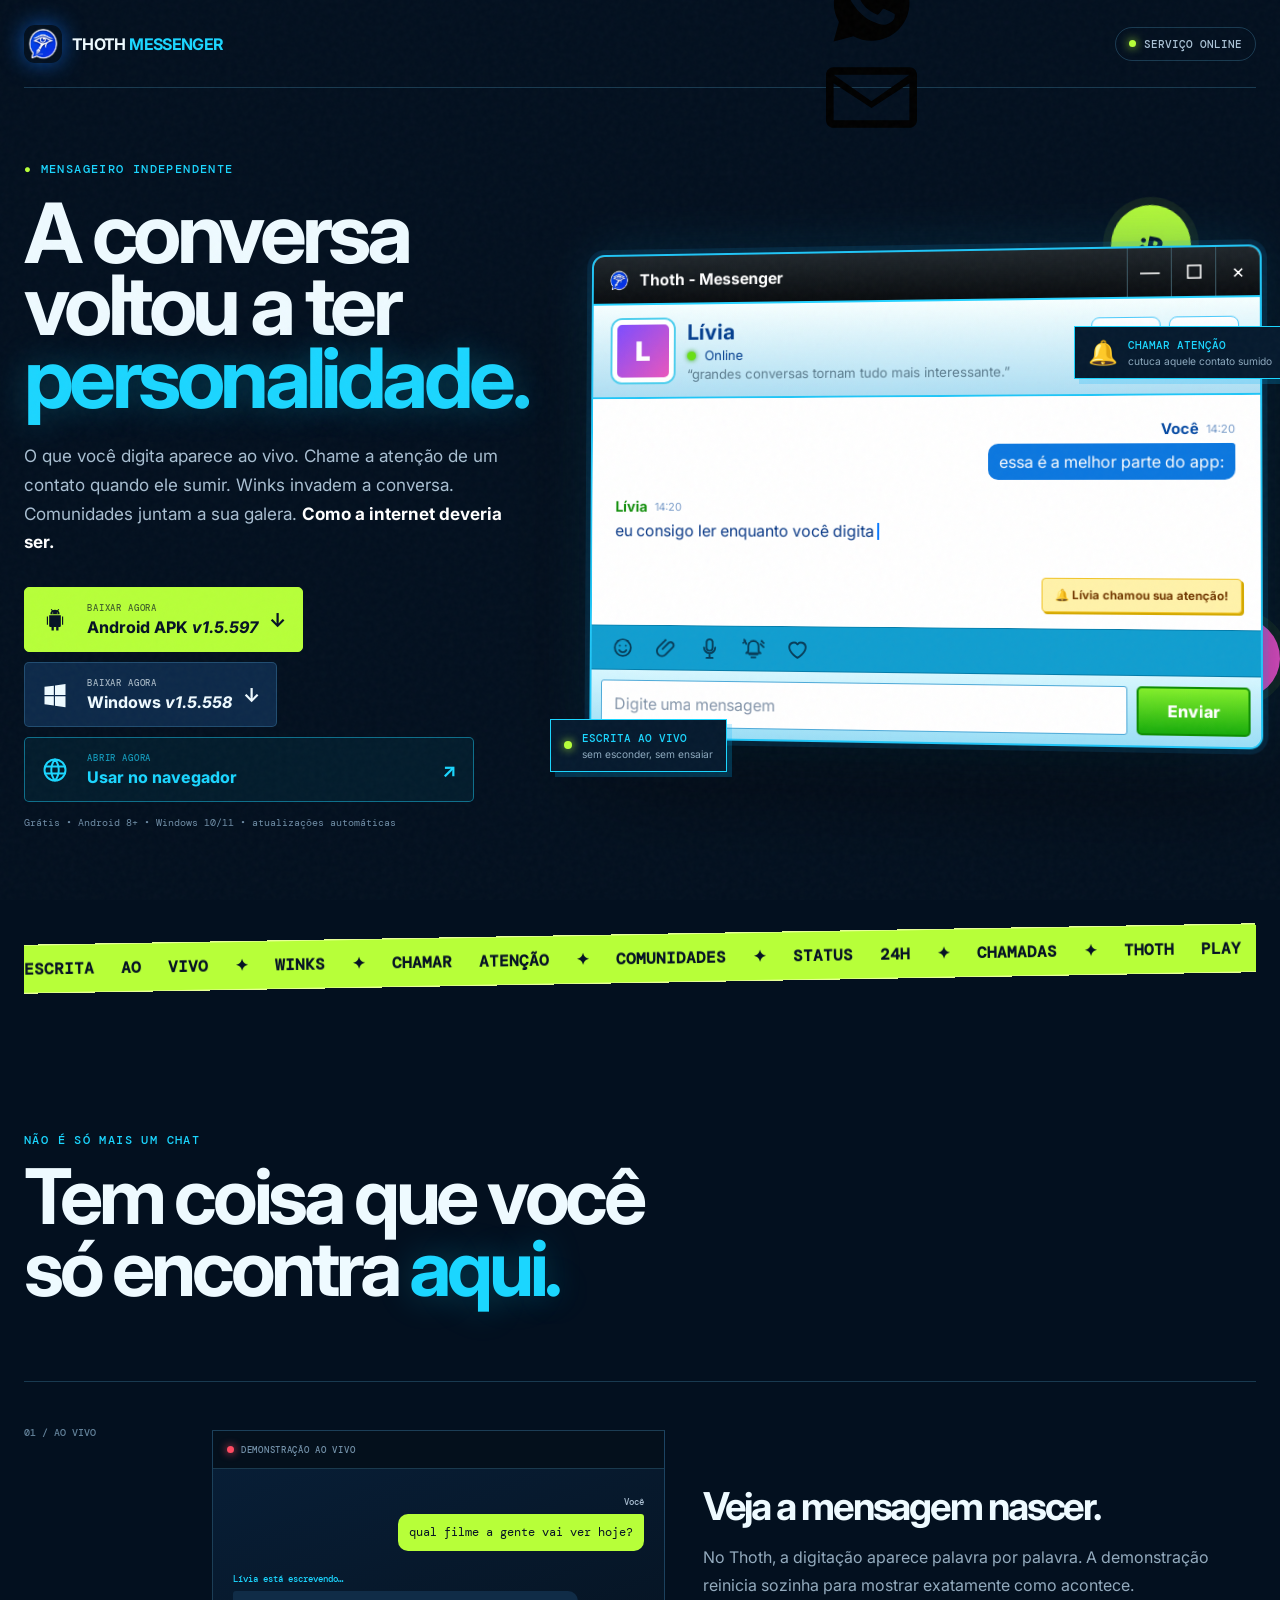
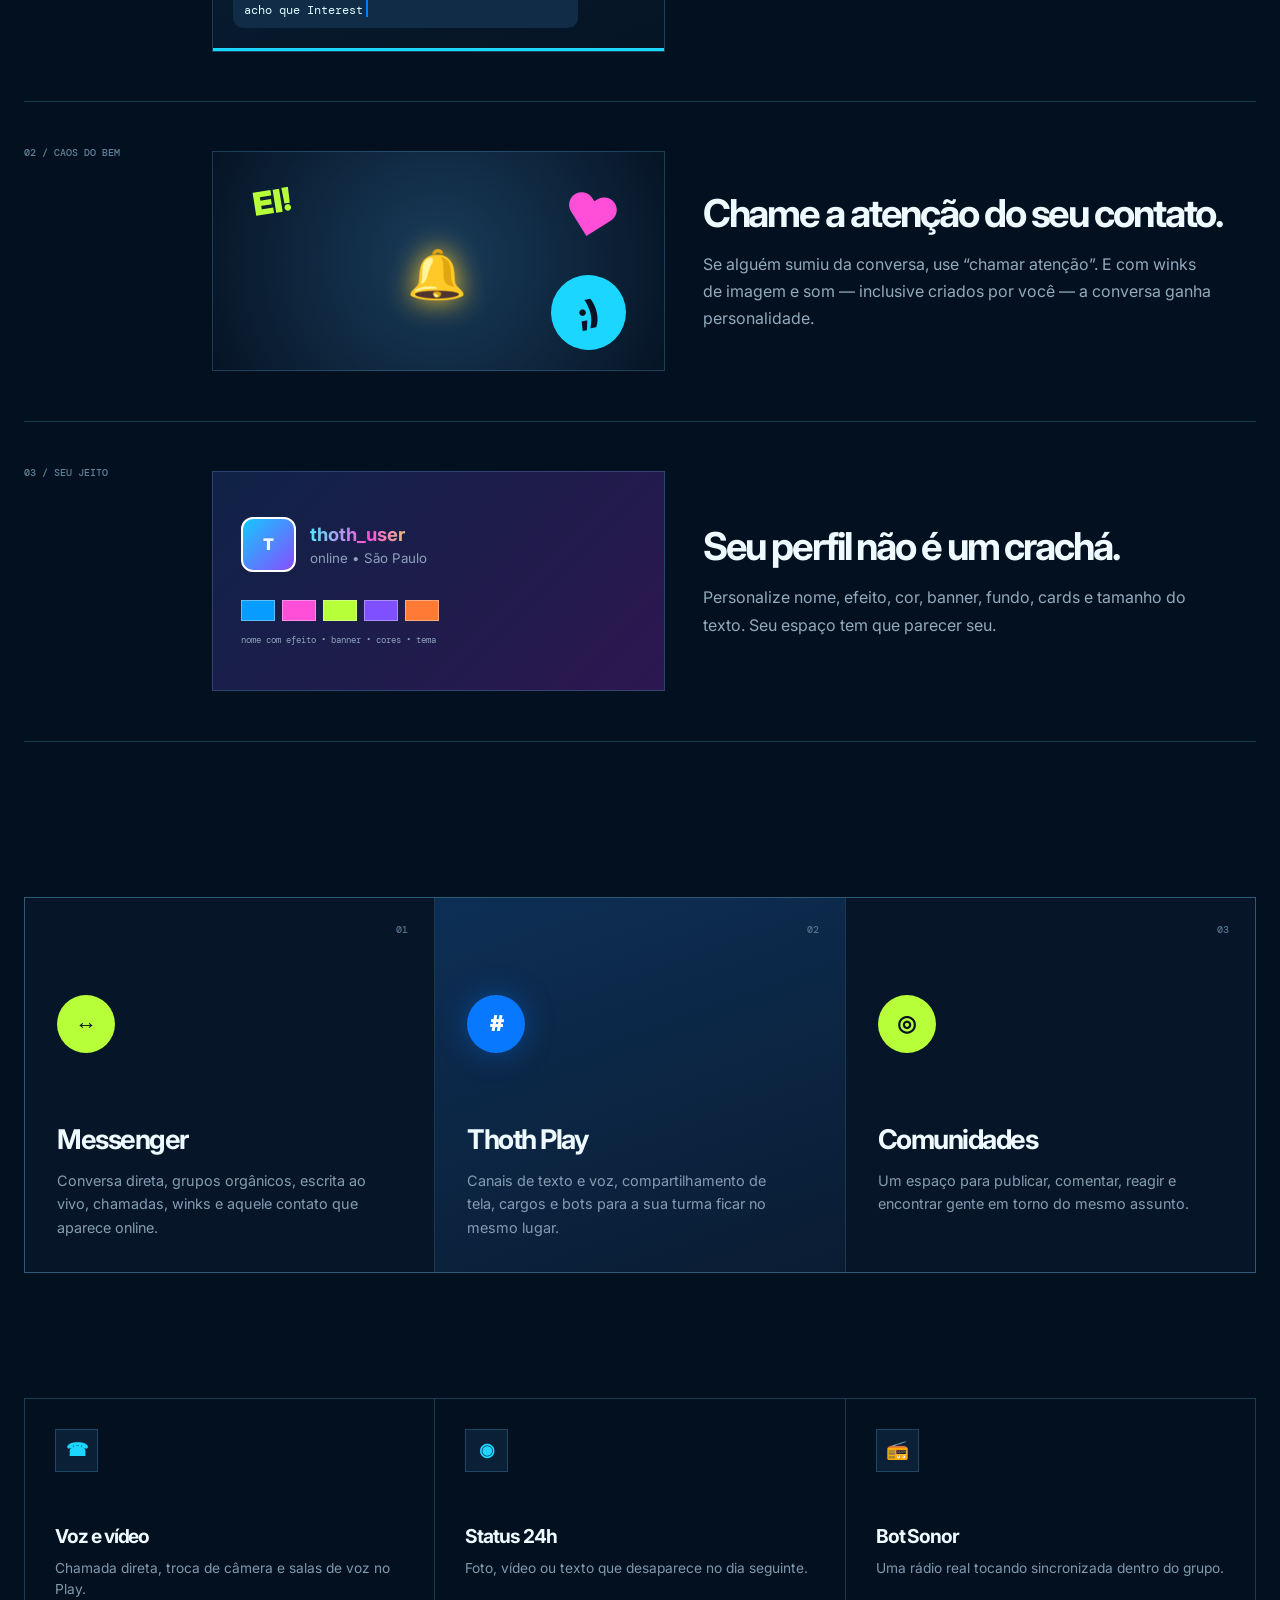
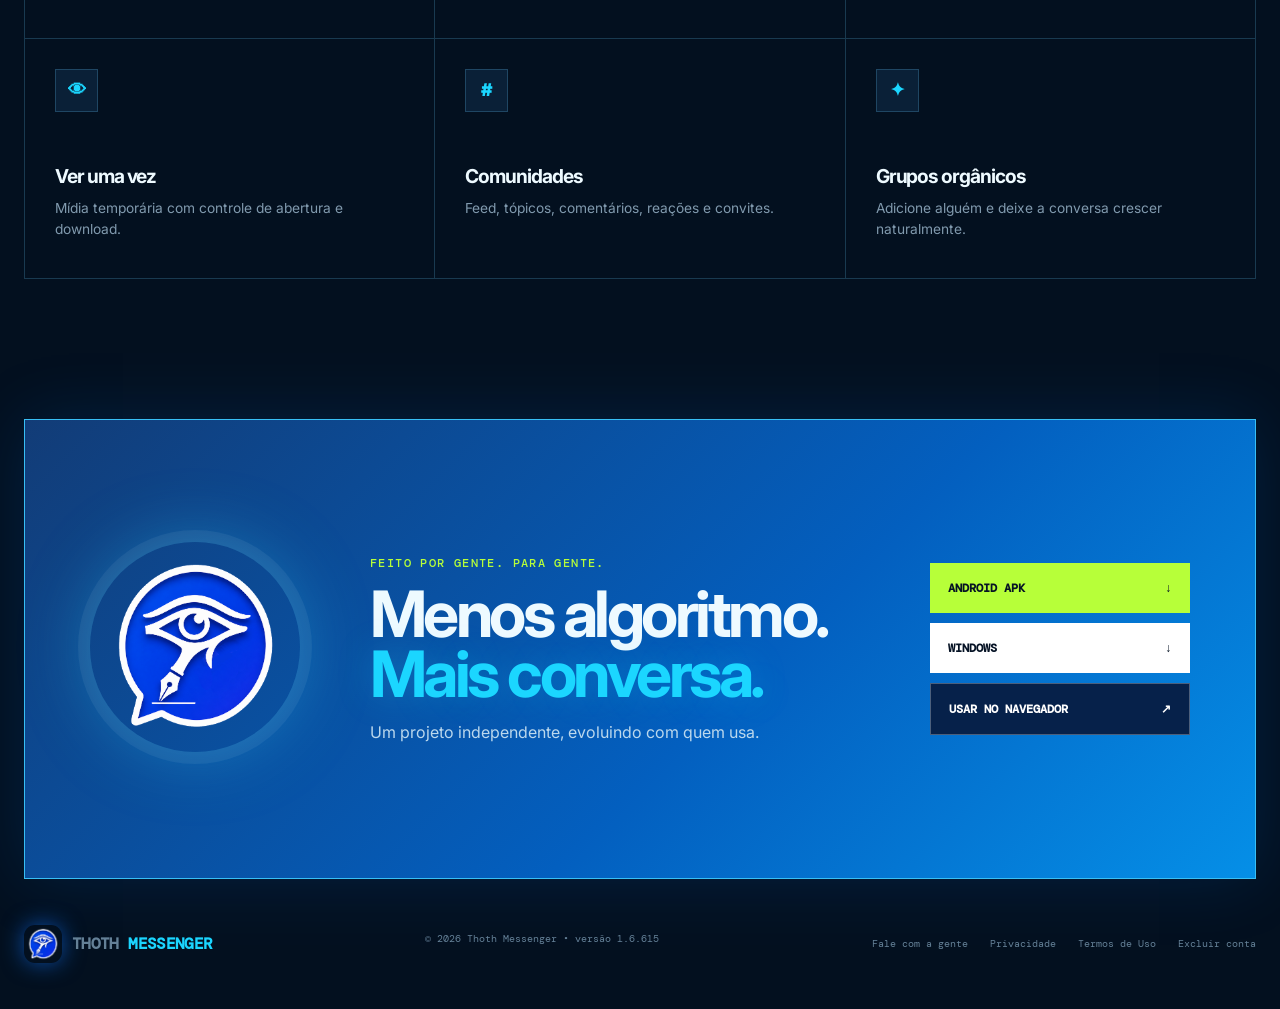
==== commit b5a0c4e6: "Adiciona Fale conosco (WhatsApp/email) no topo do site" ====
--- a/index.html
+++ b/index.html
@@ -16,7 +16,12 @@
   <div class="noise" aria-hidden="true"></div>
   <header class="topbar">
     <a class="brand" href="#inicio" aria-label="Thoth Messenger — início"><img src="logo/toth_chat.png" alt="" /><strong>THOTH <span>MESSENGER</span></strong></a>
-    <nav aria-label="Navegação principal"><a href="#diferenciais">Por que é diferente</a><a href="#modos">O que tem no Thoth</a><a href="#download">Download</a></nav>
+    <nav aria-label="Navegação principal"><a href="#diferenciais">Por que é diferente</a><a href="#modos">O que tem no Thoth</a><a href="#download">Download</a>
+      <span class="contact-group"><span class="contact-label">Fale conosco</span>
+        <a href="https://wa.me/5517996316439" target="_blank" rel="noreferrer" class="contact-btn" aria-label="WhatsApp" title="WhatsApp"><svg viewBox="0 0 24 24" aria-hidden="true"><path d="M12.04 2c-5.5 0-9.96 4.46-9.96 9.96 0 1.76.46 3.45 1.33 4.95L2 22l5.25-1.38a9.9 9.9 0 0 0 4.79 1.22h.01c5.5 0 9.96-4.46 9.96-9.96S17.54 2 12.04 2Zm5.84 14.1c-.25.7-1.45 1.34-2 1.43-.52.08-1.17.11-1.89-.12-.43-.14-.98-.32-1.69-.63-2.98-1.29-4.92-4.29-5.07-4.49-.15-.2-1.21-1.61-1.21-3.07s.77-2.18 1.04-2.48c.27-.3.6-.37.8-.37h.57c.18 0 .43-.07.67.52.25.6.84 2.07.91 2.22.08.15.13.33.03.53-.1.2-.15.33-.3.5-.15.18-.31.4-.44.54-.15.15-.3.31-.13.6.17.3.78 1.28 1.67 2.07 1.15 1.02 2.12 1.34 2.42 1.49.3.15.47.13.65-.07.18-.2.73-.85.92-1.14.2-.3.4-.25.66-.15.27.1 1.73.82 2.03.97.3.15.5.22.57.35.08.13.08.75-.17 1.45Z"/></svg></a>
+        <a href="mailto:facincanitech@gmail.com" class="contact-btn" aria-label="Email" title="Email"><svg viewBox="0 0 24 24" aria-hidden="true"><path d="M2 4h20c1.1 0 2 .9 2 2v12c0 1.1-.9 2-2 2H2c-1.1 0-2-.9-2-2V6c0-1.1.9-2 2-2Zm0 2v.01L12 13 22 6.01V6H2Zm0 12h20V8.24l-10 6.51L2 8.24V18Z"/></svg></a>
+      </span>
+    </nav>
     <div class="online-pill"><i></i> serviço online</div>
   </header>
 
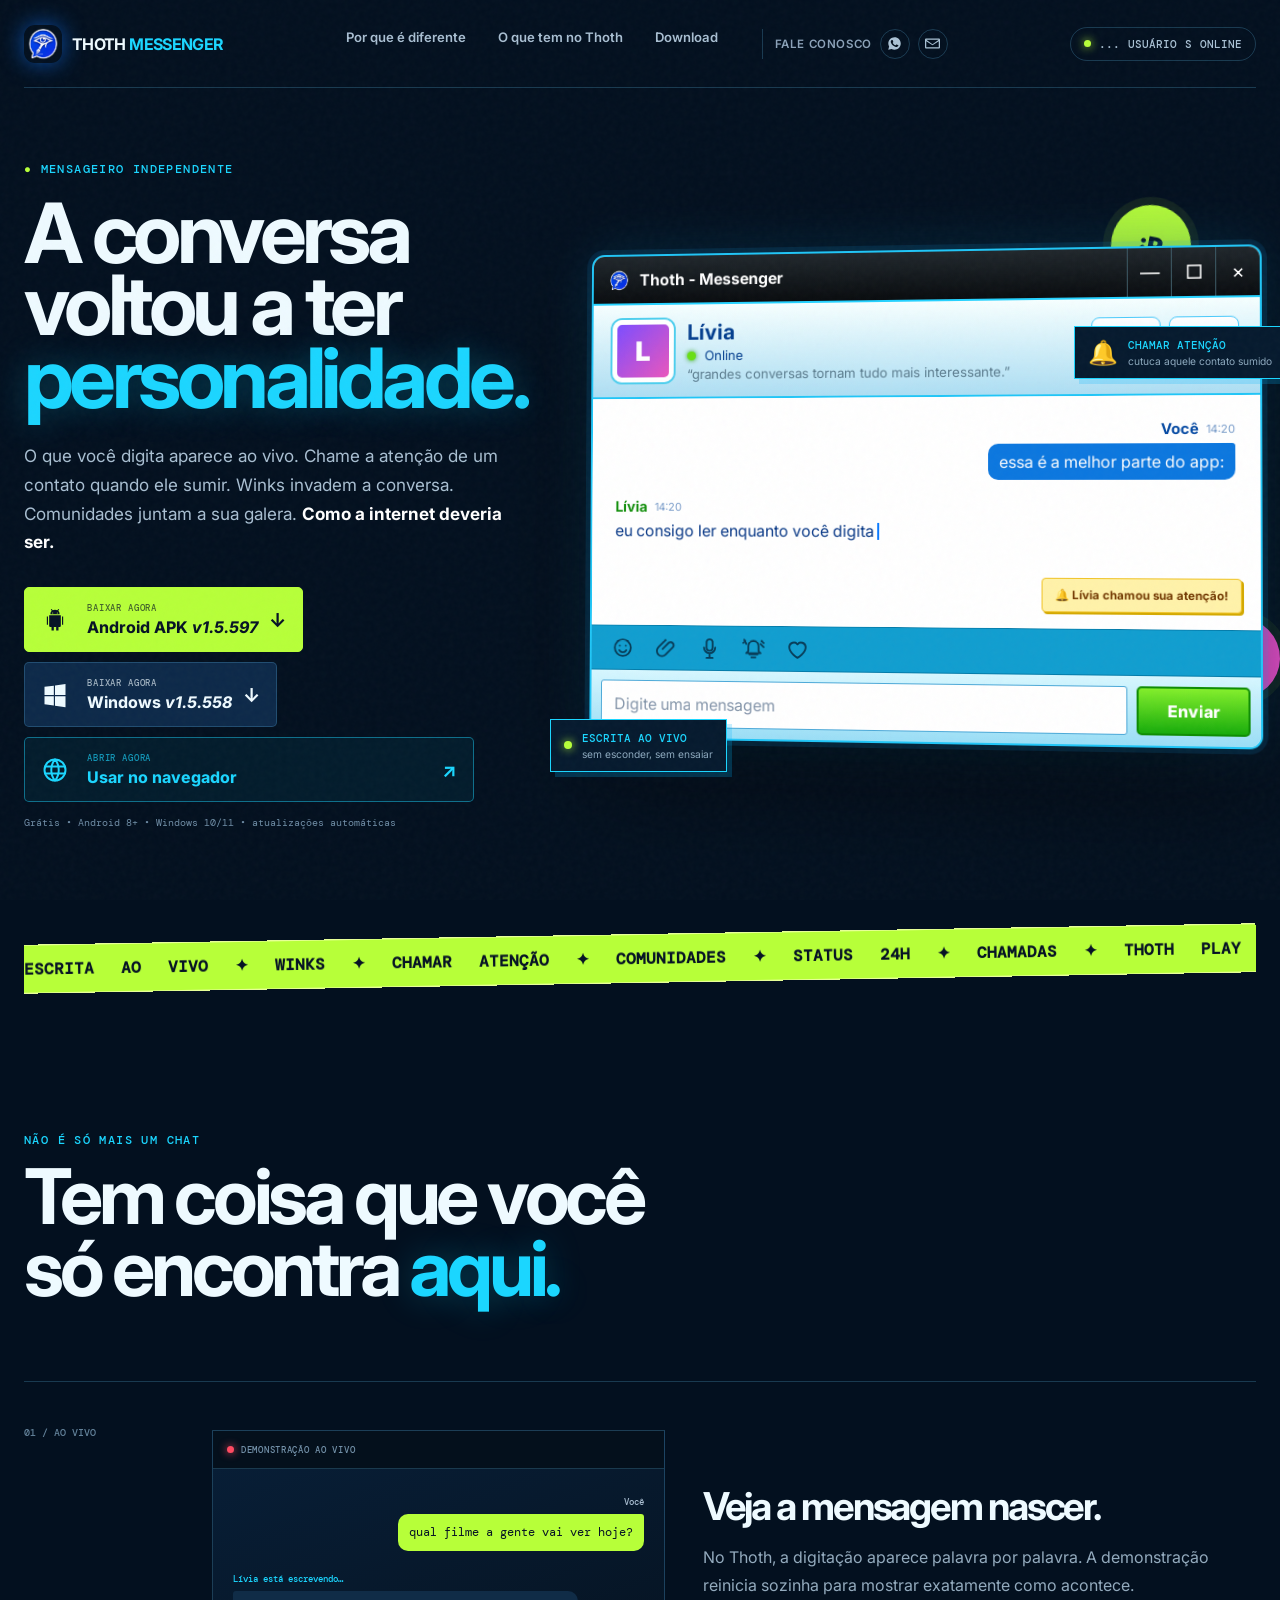
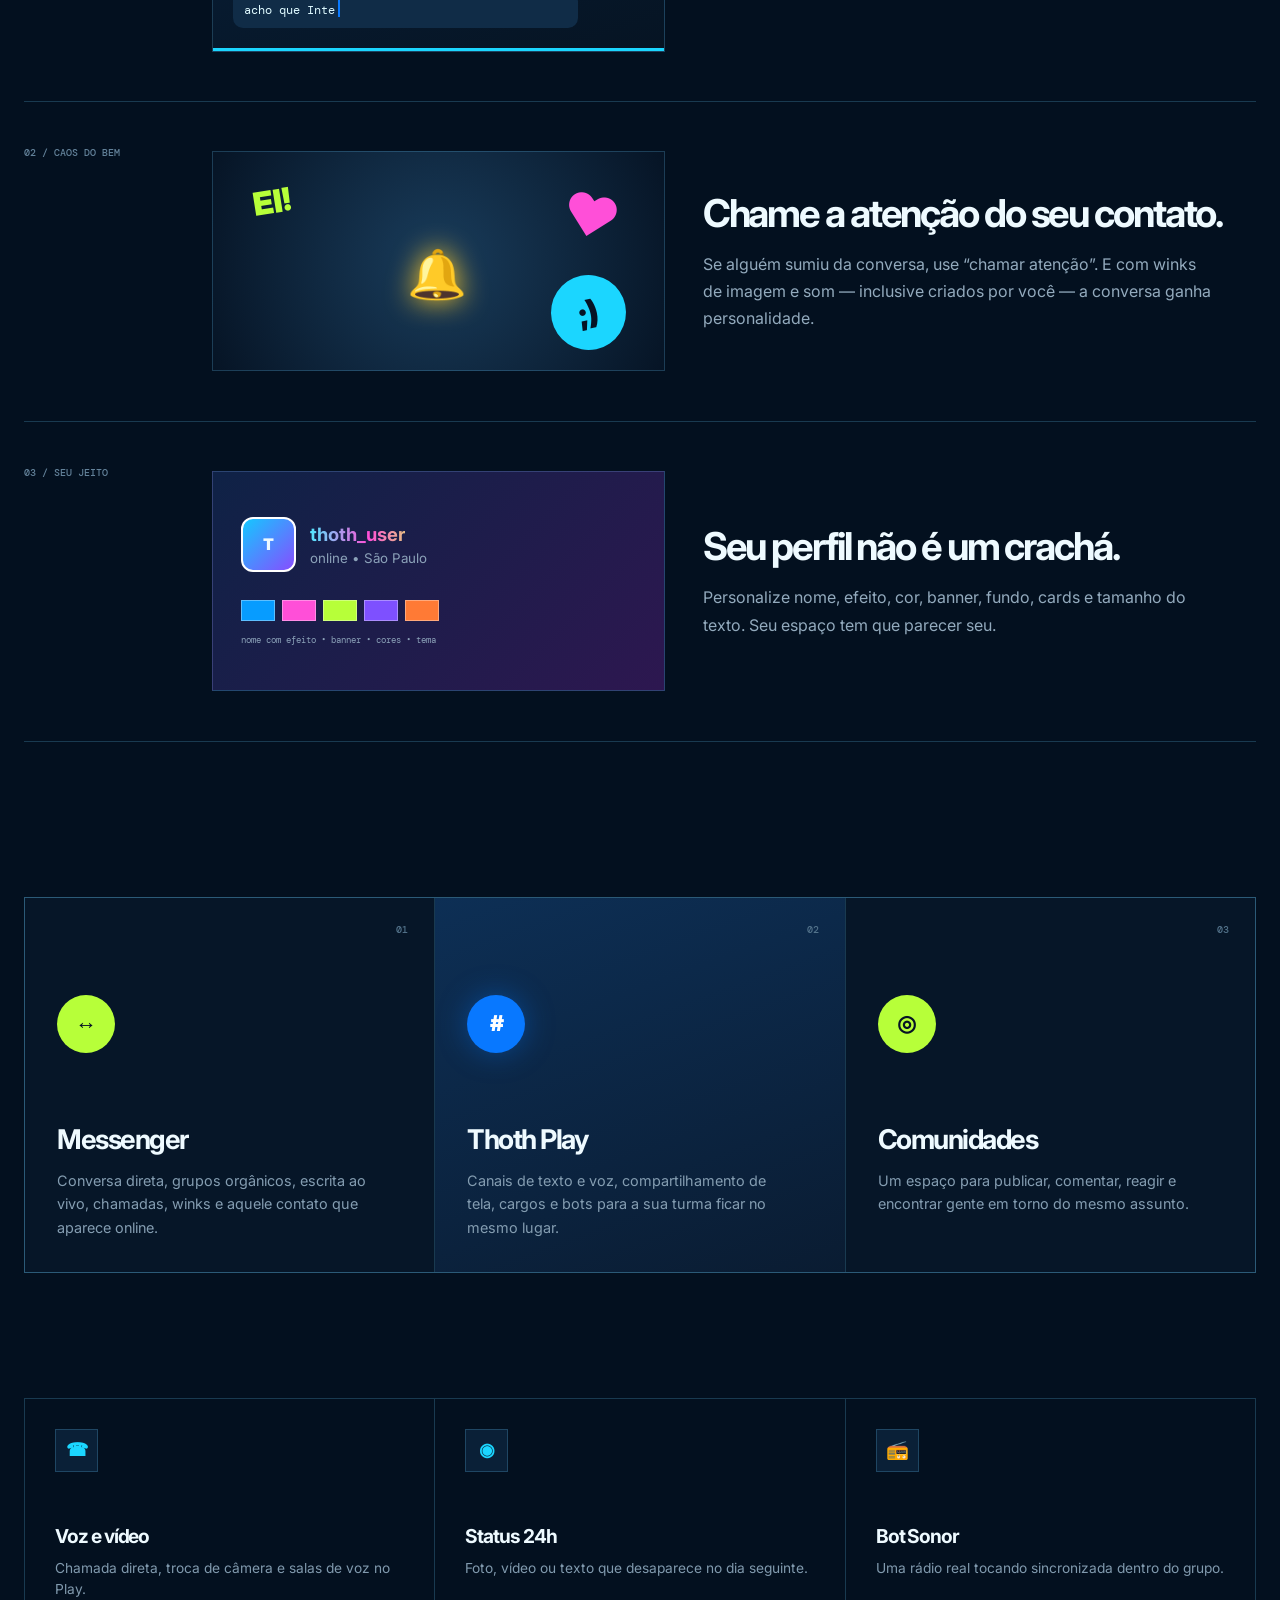
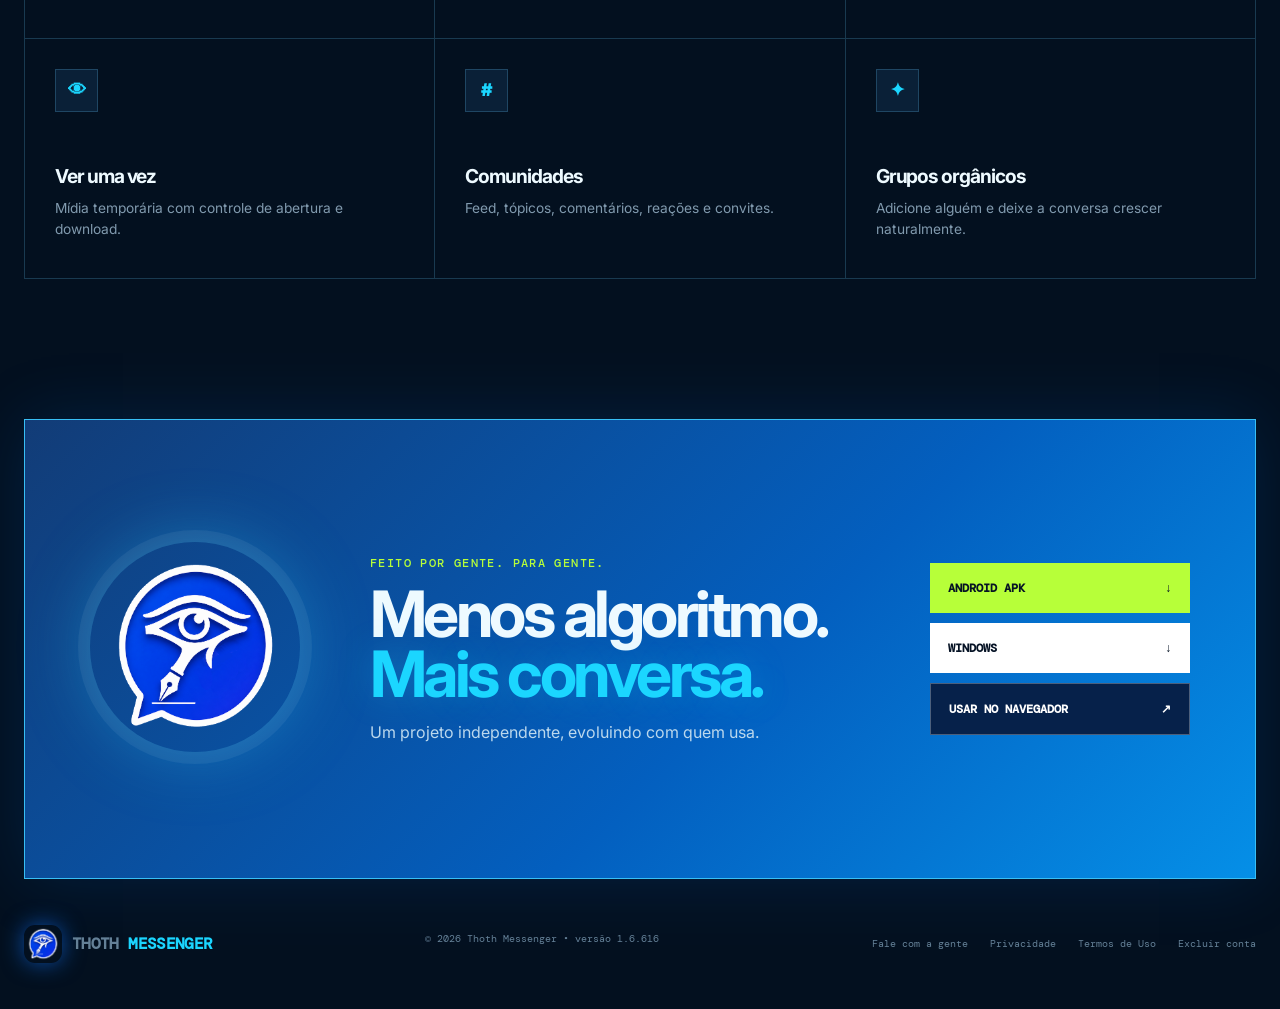
==== commit ee83272f: "Mostra numero de usuarios online no topo do site" ====
--- a/index.html
+++ b/index.html
@@ -22,7 +22,7 @@
         <a href="mailto:facincanitech@gmail.com" class="contact-btn" aria-label="Email" title="Email"><svg viewBox="0 0 24 24" aria-hidden="true"><path d="M2 4h20c1.1 0 2 .9 2 2v12c0 1.1-.9 2-2 2H2c-1.1 0-2-.9-2-2V6c0-1.1.9-2 2-2Zm0 2v.01L12 13 22 6.01V6H2Zm0 12h20V8.24l-10 6.51L2 8.24V18Z"/></svg></a>
       </span>
     </nav>
-    <div class="online-pill"><i></i> serviço online</div>
+    <div class="online-pill"><i></i> <span id="onlineCount">...</span> usuário<span id="onlineCountPlural">s</span> online</div>
   </header>
 
   <main>
--- a/style.css
+++ b/style.css
@@ -1,5 +1,5 @@
 :root{--bg:#03101f;--panel:#071a30;--cyan:#1bd6ff;--blue:#0878ff;--lime:#b7ff39;--pink:#ff4fd8;--ink:#061325;--muted:#8ca2b9;--line:rgba(106,205,255,.22)}
-*{box-sizing:border-box}html{width:100%;max-width:100%;overflow-x:clip;scroll-behavior:smooth}body{width:100%;max-width:100%;margin:0;overflow-x:clip;background:var(--bg);color:#eefaff;font-family:Inter,system-ui,sans-serif;font-size:16px}a{color:inherit;text-decoration:none}button{font:inherit}.noise{position:fixed;inset:0;z-index:99;opacity:.035;pointer-events:none;background-image:url("data:image/svg+xml,%3Csvg viewBox='0 0 180 180' xmlns='http://www.w3.org/2000/svg'%3E%3Cfilter id='n'%3E%3CfeTurbulence type='fractalNoise' baseFrequency='.9' numOctaves='4' stitchTiles='stitch'/%3E%3C/filter%3E%3Crect width='100%25' height='100%25' filter='url(%23n)' opacity='.8'/%3E%3C/svg%3E")}.topbar,main,footer{width:min(1240px,calc(100% - 48px));max-width:100%;margin:auto}.topbar{height:88px;display:flex;align-items:center;justify-content:space-between;border-bottom:1px solid var(--line)}.brand{display:flex;min-width:0;align-items:center;gap:10px}.brand img{width:38px;height:38px;object-fit:cover;border-radius:11px;box-shadow:0 0 22px rgba(16,119,255,.6)}.brand strong{font-size:1rem;letter-spacing:-.04em}.brand strong span{color:var(--cyan)}nav{display:flex;gap:32px;color:#a9bfd2;font-size:.82rem;font-weight:600}nav a:hover{color:var(--cyan)}.online-pill{display:flex;align-items:center;gap:8px;padding:9px 13px;border:1px solid var(--line);border-radius:99px;color:#aac2d5;font:500 .68rem 'DM Mono',monospace;text-transform:uppercase}.online-pill i,.live-dot{width:7px;height:7px;background:var(--lime);border-radius:50%;box-shadow:0 0 10px var(--lime)}
+*{box-sizing:border-box}html{width:100%;max-width:100%;overflow-x:clip;scroll-behavior:smooth}body{width:100%;max-width:100%;margin:0;overflow-x:clip;background:var(--bg);color:#eefaff;font-family:Inter,system-ui,sans-serif;font-size:16px}a{color:inherit;text-decoration:none}button{font:inherit}.noise{position:fixed;inset:0;z-index:99;opacity:.035;pointer-events:none;background-image:url("data:image/svg+xml,%3Csvg viewBox='0 0 180 180' xmlns='http://www.w3.org/2000/svg'%3E%3Cfilter id='n'%3E%3CfeTurbulence type='fractalNoise' baseFrequency='.9' numOctaves='4' stitchTiles='stitch'/%3E%3C/filter%3E%3Crect width='100%25' height='100%25' filter='url(%23n)' opacity='.8'/%3E%3C/svg%3E")}.topbar,main,footer{width:min(1240px,calc(100% - 48px));max-width:100%;margin:auto}.topbar{height:88px;display:flex;align-items:center;justify-content:space-between;border-bottom:1px solid var(--line)}.brand{display:flex;min-width:0;align-items:center;gap:10px}.brand img{width:38px;height:38px;object-fit:cover;border-radius:11px;box-shadow:0 0 22px rgba(16,119,255,.6)}.brand strong{font-size:1rem;letter-spacing:-.04em}.brand strong span{color:var(--cyan)}nav{display:flex;gap:32px;color:#a9bfd2;font-size:.82rem;font-weight:600}nav a:hover{color:var(--cyan)}.contact-group{display:inline-flex;align-items:center;gap:8px;margin-left:12px;padding-left:12px;border-left:1px solid var(--line)}.contact-label{font-size:.72rem;color:var(--muted);text-transform:uppercase;letter-spacing:.05em}.contact-btn{display:inline-grid;place-items:center;width:30px;height:30px;border:1px solid var(--line);border-radius:999px;color:#aac2d5;transition:all .2s ease}.contact-btn svg{width:15px;height:15px;fill:currentColor}.contact-btn:hover{color:var(--cyan);border-color:var(--cyan);box-shadow:0 0 14px rgba(27,214,255,.3)}.online-pill{display:flex;align-items:center;gap:8px;padding:9px 13px;border:1px solid var(--line);border-radius:99px;color:#aac2d5;font:500 .68rem 'DM Mono',monospace;text-transform:uppercase}.online-pill i,.live-dot{width:7px;height:7px;background:var(--lime);border-radius:50%;box-shadow:0 0 10px var(--lime)}
 .hero{min-height:790px;display:grid;grid-template-columns:.84fr 1.16fr;gap:55px;align-items:center;padding:74px 0 105px}.overline{margin:0;color:var(--cyan);font:500 .72rem 'DM Mono',monospace;letter-spacing:.12em}.overline span{color:var(--lime)}h1,h2,h3,p{margin-top:0}h1,h2,h3{letter-spacing:-.055em}h1{max-width:670px;margin:20px 0 28px;font-size:clamp(4rem,6.5vw,6.8rem);line-height:.87}h1 em,h2 em{color:var(--cyan);font-style:normal;text-shadow:0 0 35px rgba(27,214,255,.25)}.hero-text{max-width:590px;margin-bottom:30px;color:#a9bfd2;font-size:1.07rem;line-height:1.68}.hero-text strong{color:white}.hero-downloads{display:flex;gap:10px}.download{min-width:220px;display:grid;grid-template-columns:35px 1fr auto;align-items:center;gap:11px;padding:14px 16px;border:1px solid var(--line);border-radius:5px;font-weight:750;transition:.2s}.download svg{width:28px;fill:currentColor}.download small{display:block;margin-bottom:3px;font:500 .58rem 'DM Mono',monospace;letter-spacing:.09em;opacity:.65}.download b{font-size:1.2rem}.download--android{color:var(--ink);background:var(--lime);border-color:var(--lime)}.download--windows{background:#0d2949}.download:hover{transform:translateY(-3px);box-shadow:0 12px 30px rgba(0,0,0,.25)}.platform-note{margin:14px 0 0;color:#6f8da6;font:400 .64rem 'DM Mono',monospace}
 .hero-stage{position:relative;min-width:0;perspective:1300px}.retro-window{position:relative;z-index:2;overflow:hidden;color:#043f8f;background:#e9fbff;border:2px solid #20c6f7;border-radius:13px;box-shadow:0 0 0 5px rgba(17,157,239,.12),0 35px 100px rgba(0,0,0,.5),0 0 60px rgba(0,187,255,.16);transform:rotateY(-5deg) rotateX(1deg)}.window-titlebar{height:50px;display:flex;align-items:center;justify-content:space-between;color:white;background:linear-gradient(#20272c,#090c0f);border-bottom:2px solid #25d2ff}.window-titlebar>div:first-child{display:flex;align-items:center;gap:9px;padding-left:14px;font-weight:700}.window-titlebar img{width:25px;height:25px;border-radius:8px}.win-controls{display:flex;height:100%}.win-controls button{width:43px;color:white;background:transparent;border:0;border-left:1px solid #3c5965;font-size:1.2rem}.contact-head{display:flex;align-items:center;gap:14px;padding:15px 20px;background:linear-gradient(#f6ffff,#addef3);border-bottom:2px solid #20c6f7}.pixel-avatar{width:64px;height:64px;display:grid;place-items:center;flex:none;color:white;background:linear-gradient(135deg,#7c4dff,#ea56bd);border:5px solid white;border-radius:10px;box-shadow:0 0 0 2px #4ecfee;font-size:1.7rem;font-weight:900}.contact-head>div:nth-child(2){display:grid;gap:3px}.contact-head strong{font-size:1.35rem}.contact-head span{font-size:.83rem}.contact-head span i{display:inline-block;width:9px;height:9px;margin-right:5px;background:#69df13;border-radius:50%;box-shadow:0 0 5px #25a200}.contact-head small{color:#5b7c8e}.head-actions{display:flex;gap:8px;margin-left:auto}.head-actions button{width:68px;height:59px;display:grid;place-items:center;color:#06479a;background:linear-gradient(#fff,#bdeeff);border:1px solid #4acafb;border-radius:8px;font-size:1.45rem;font-weight:800}.head-actions span{display:block;font-size:.6rem}.live-chat{position:relative;min-height:230px;padding:24px;background:white}.live-chat p{margin:0 0 21px}.live-chat b{display:block;color:#064aa3;font-size:.92rem}.live-chat b.green{color:#15900e}.live-chat time{position:absolute;margin:-19px 0 0 44px;color:#779bc9;font-size:.69rem}.live-chat p>span{display:block;margin-top:5px;font-size:.95rem}.typing-live{color:#073786}.caret{display:inline-block;width:2px;height:17px;margin-left:3px;background:#0a7aff;vertical-align:-3px;animation:blink .8s infinite}.nudge-pop{position:absolute;right:18px;bottom:16px;padding:9px 12px;color:#723800;background:#fff2a9;border:1px solid #f0c428;border-radius:4px;font-size:.72rem;font-weight:700;box-shadow:2px 2px 0 #d4a900}.composer-tools{display:flex;align-items:center;gap:18px;padding:9px 18px;background:linear-gradient(#d7f7ff,#9adef6);border-block:1px solid #4ecafa}.composer-tools span{font-size:1.15rem}.composer{display:flex;gap:9px;padding:10px;background:linear-gradient(#d7f7ff,#9adef6)}.composer>span{flex:1;padding:13px;color:#8495aa;background:white;border:1px solid #4ca9d8;border-radius:3px}.composer button{width:110px;color:white;background:linear-gradient(#83ef2b,#17ac0b);border:2px solid #0e8d03;border-radius:5px;font-weight:800}.float-card{position:absolute;z-index:4;display:flex;align-items:center;gap:10px;padding:11px 13px;color:#dff8ff;background:#061a2e;border:1px solid var(--cyan);box-shadow:5px 5px 0 rgba(0,183,255,.22)}.float-card>span:first-child{font-size:1.5rem}.float-card b,.float-card small{display:block}.float-card b{color:var(--cyan);font:500 .68rem 'DM Mono',monospace}.float-card small{margin-top:3px;color:#8ca8bd;font-size:.64rem}.float-card--nudge{top:77px;right:-30px;animation:float 4s ease-in-out infinite}.float-card--live{bottom:-29px;left:-32px}.float-card--live>span:first-child{width:8px;height:8px}.sticker{position:absolute;z-index:1;display:grid;place-items:center;width:80px;height:80px;color:var(--ink);background:var(--lime);border-radius:50%;font-size:1.5rem;font-weight:900;box-shadow:0 0 0 8px rgba(183,255,57,.08)}.sticker--one{top:-44px;right:65px;transform:rotate(11deg)}.sticker--two{right:-24px;bottom:45px;color:white;background:var(--pink);transform:rotate(-10deg)}
 .ticker{width:100%;overflow:hidden;color:var(--ink);background:var(--lime);border-block:1px solid #e7ff98;transform:rotate(-1deg)}.ticker div{width:max-content;padding:13px 0;font:900 1rem 'DM Mono',monospace;word-spacing:17px;animation:ticker 25s linear infinite}
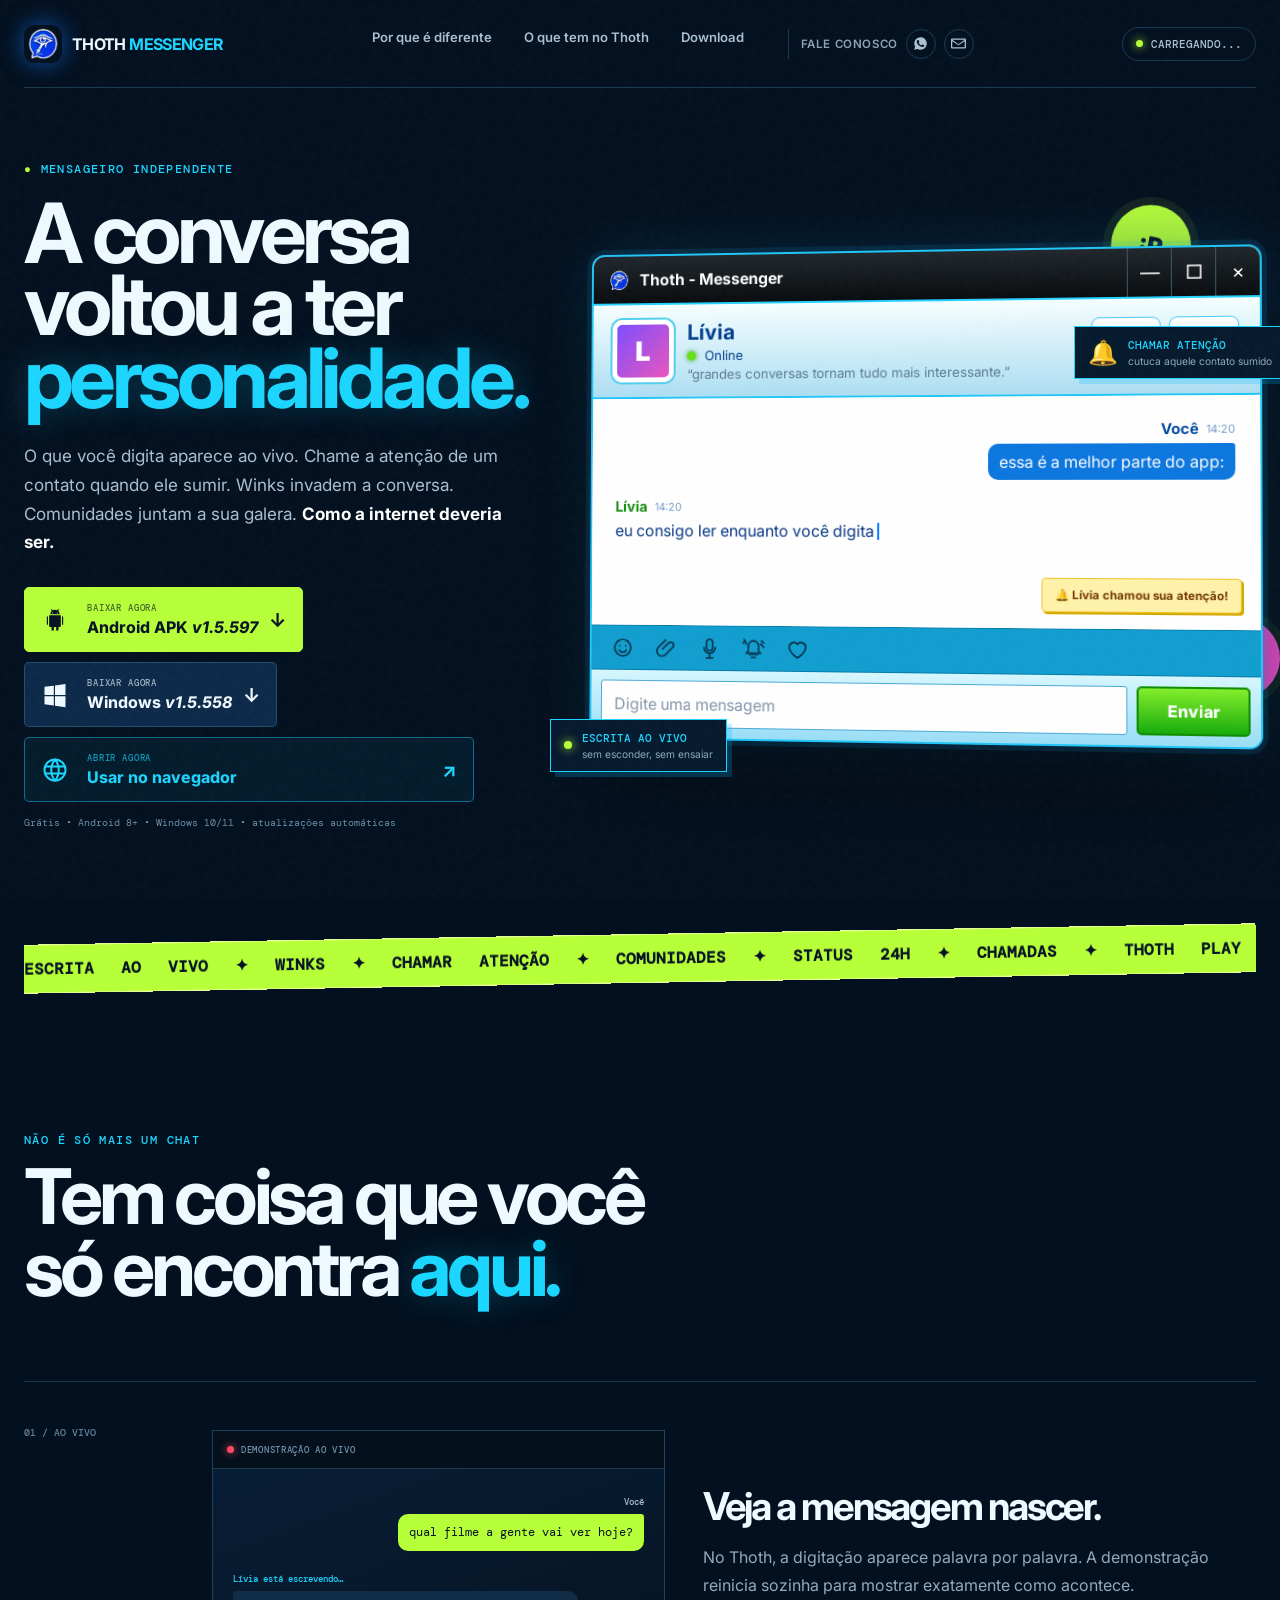
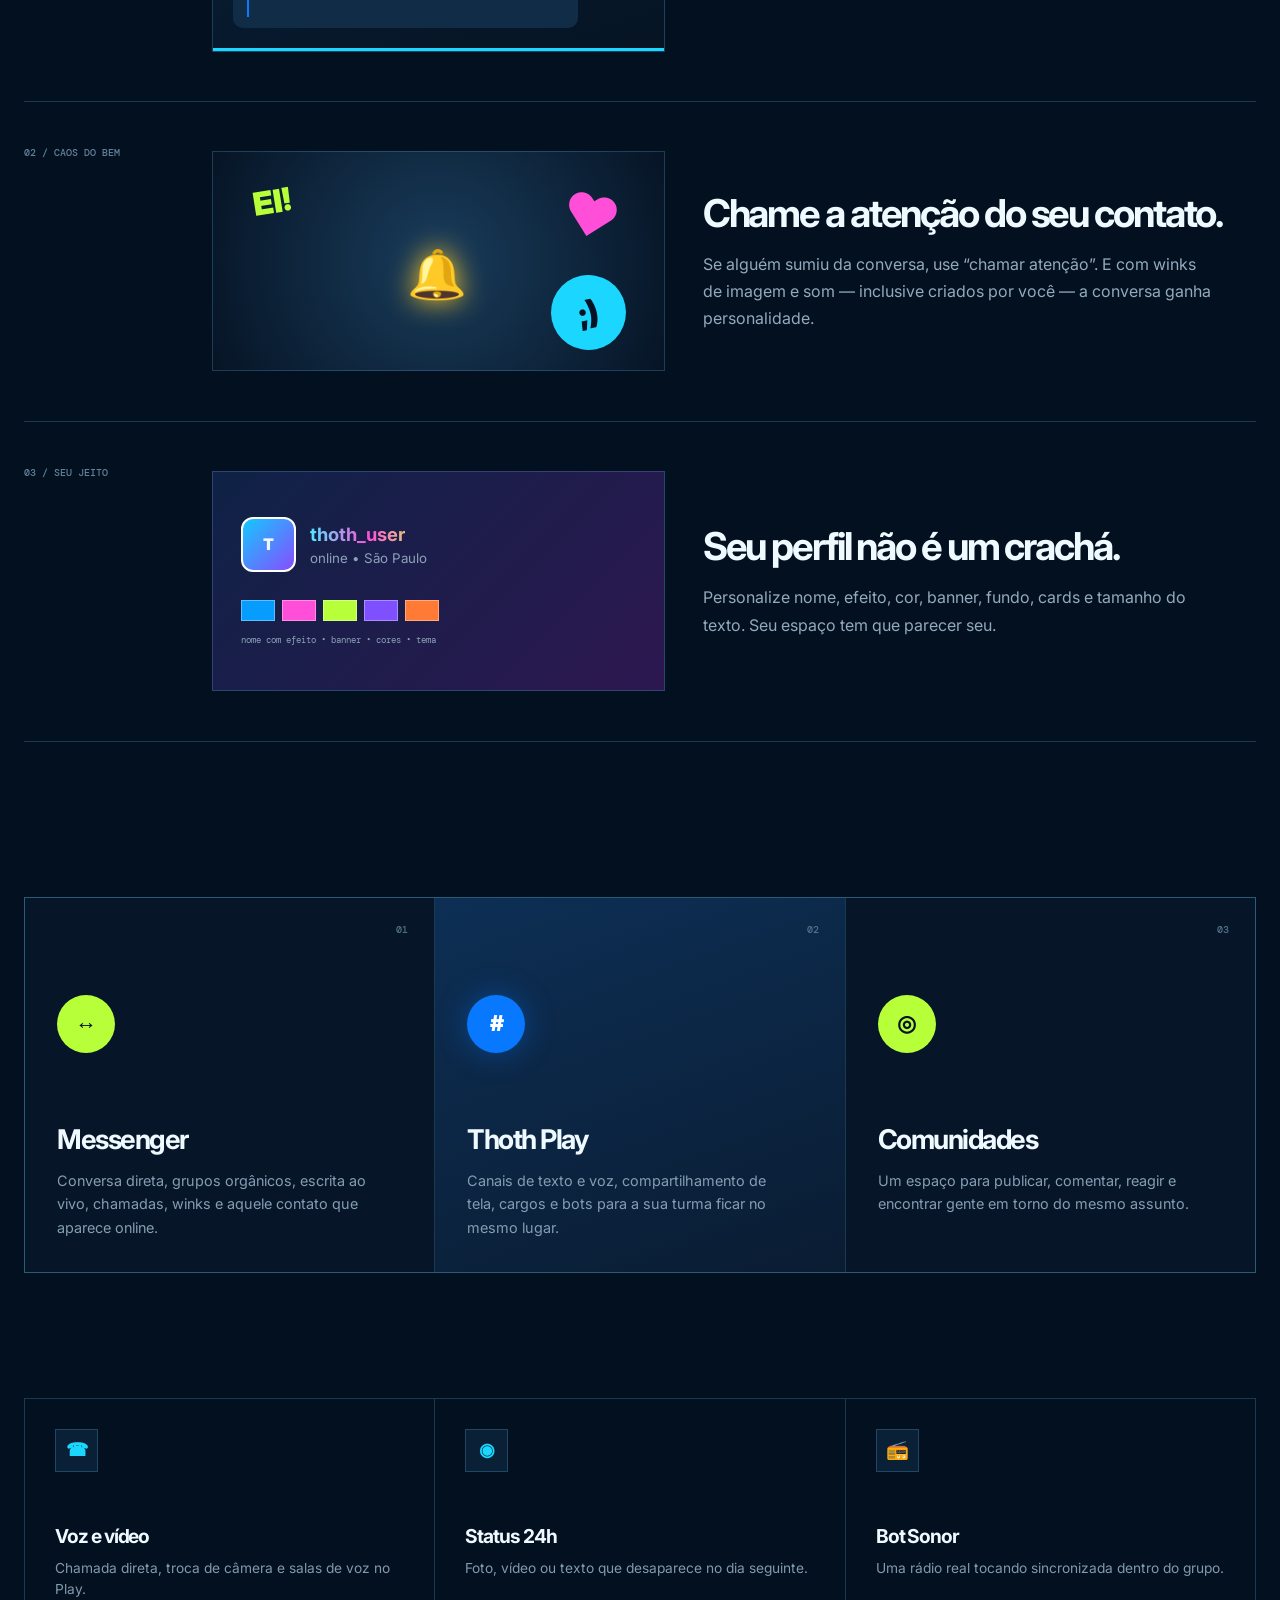
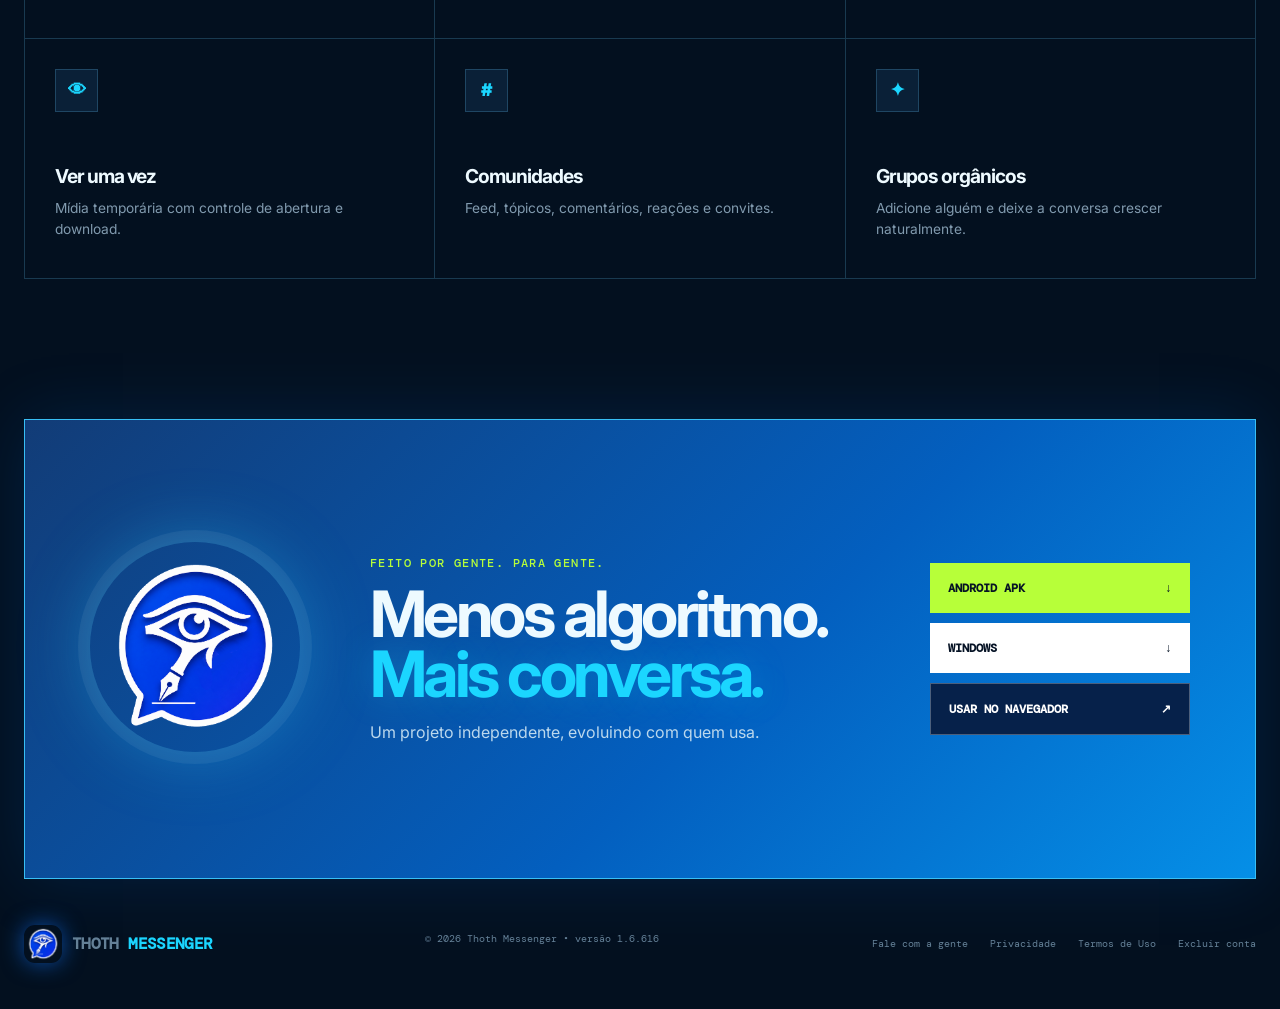
==== commit c6e3cb16: "Corrige S solto no contador de usuarios online" ====
--- a/index.html
+++ b/index.html
@@ -22,7 +22,7 @@
         <a href="mailto:facincanitech@gmail.com" class="contact-btn" aria-label="Email" title="Email"><svg viewBox="0 0 24 24" aria-hidden="true"><path d="M2 4h20c1.1 0 2 .9 2 2v12c0 1.1-.9 2-2 2H2c-1.1 0-2-.9-2-2V6c0-1.1.9-2 2-2Zm0 2v.01L12 13 22 6.01V6H2Zm0 12h20V8.24l-10 6.51L2 8.24V18Z"/></svg></a>
       </span>
     </nav>
-    <div class="online-pill"><i></i> <span id="onlineCount">...</span> usuário<span id="onlineCountPlural">s</span> online</div>
+    <div class="online-pill"><i></i><span id="onlineLabel">carregando...</span></div>
   </header>
 
   <main>
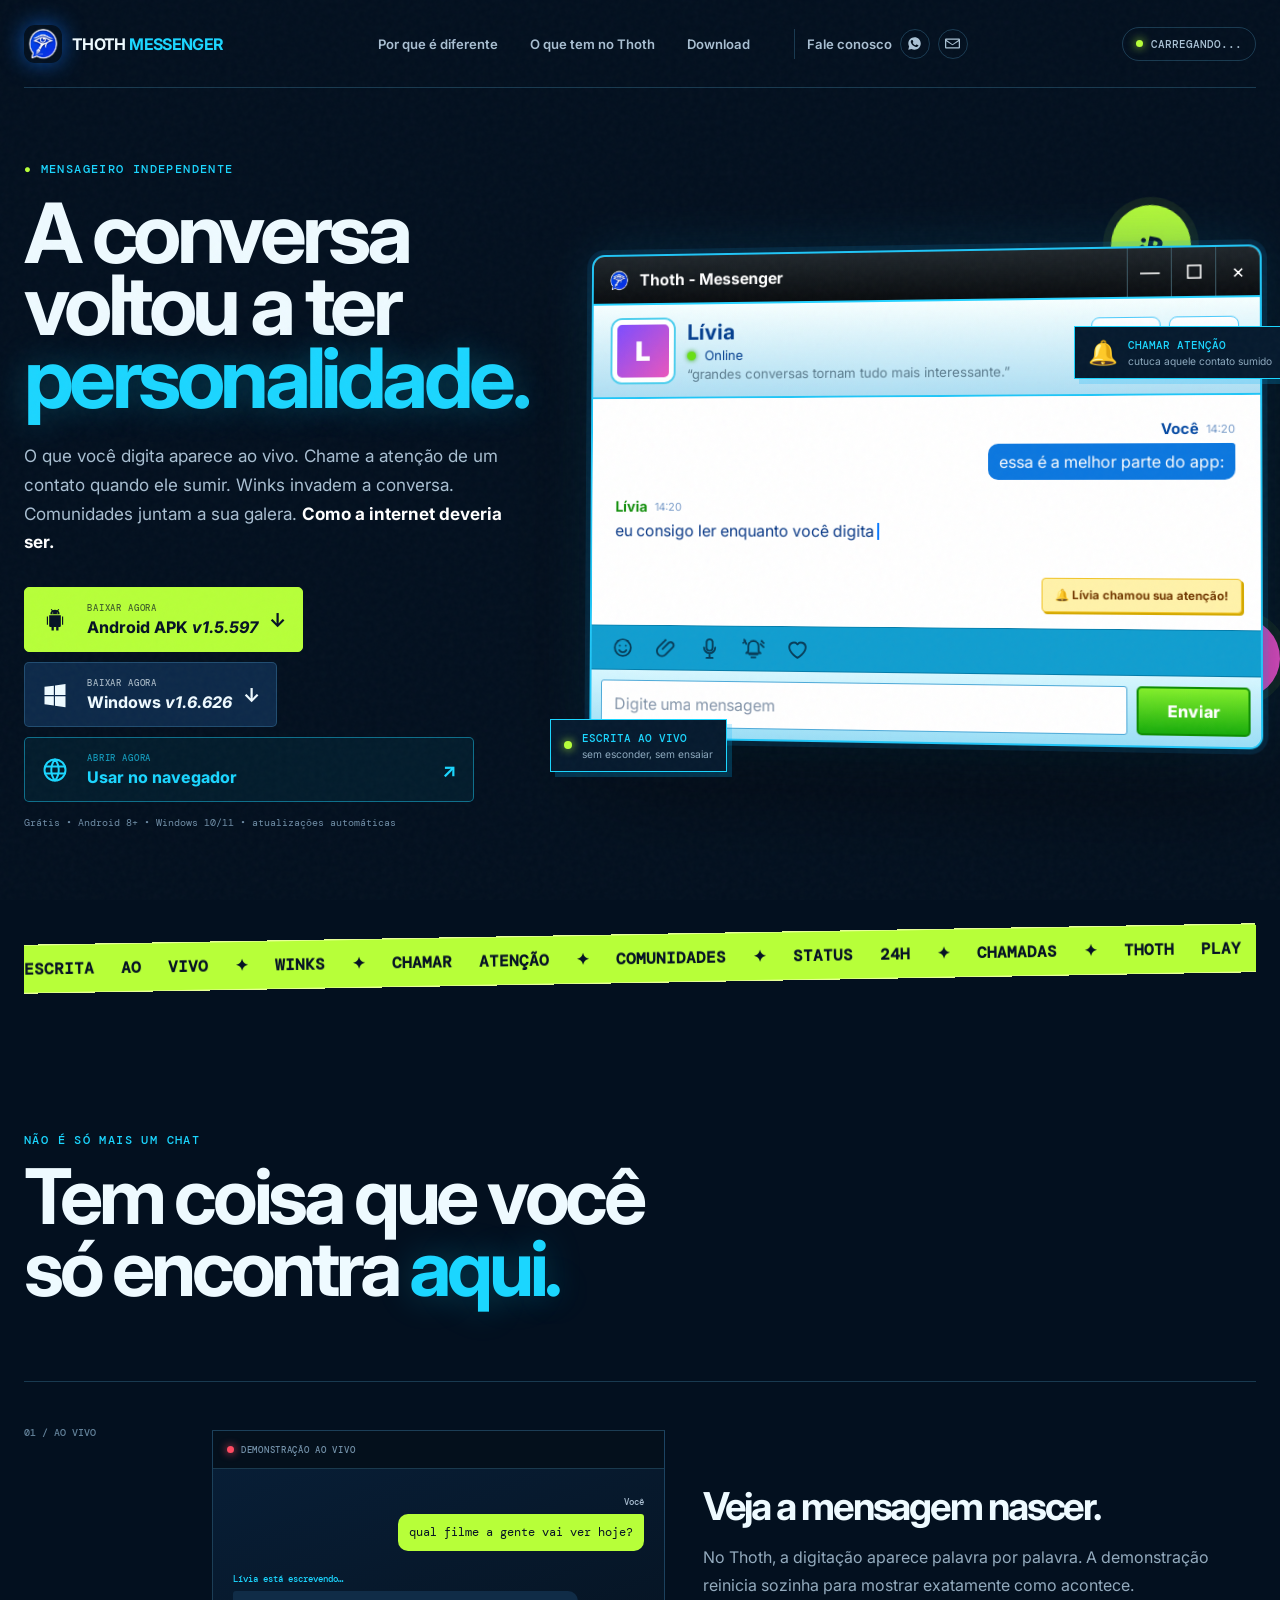
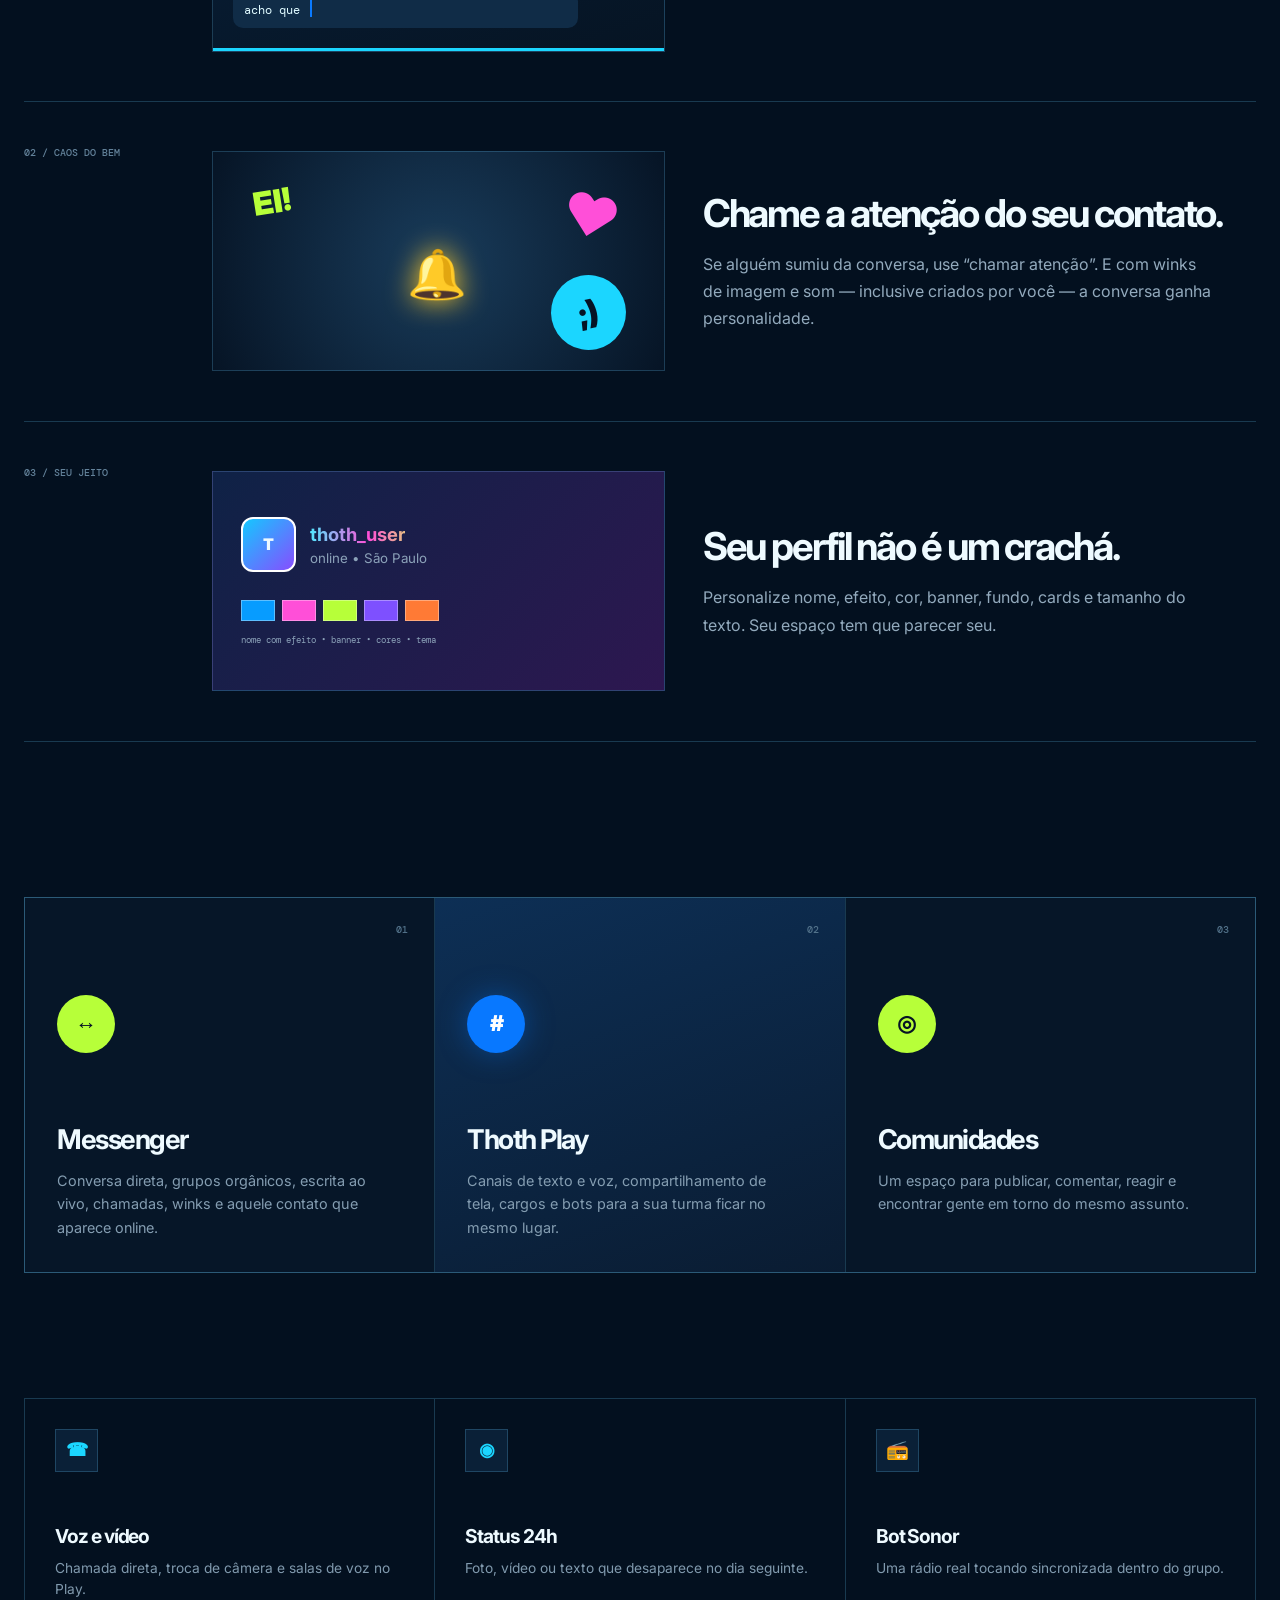
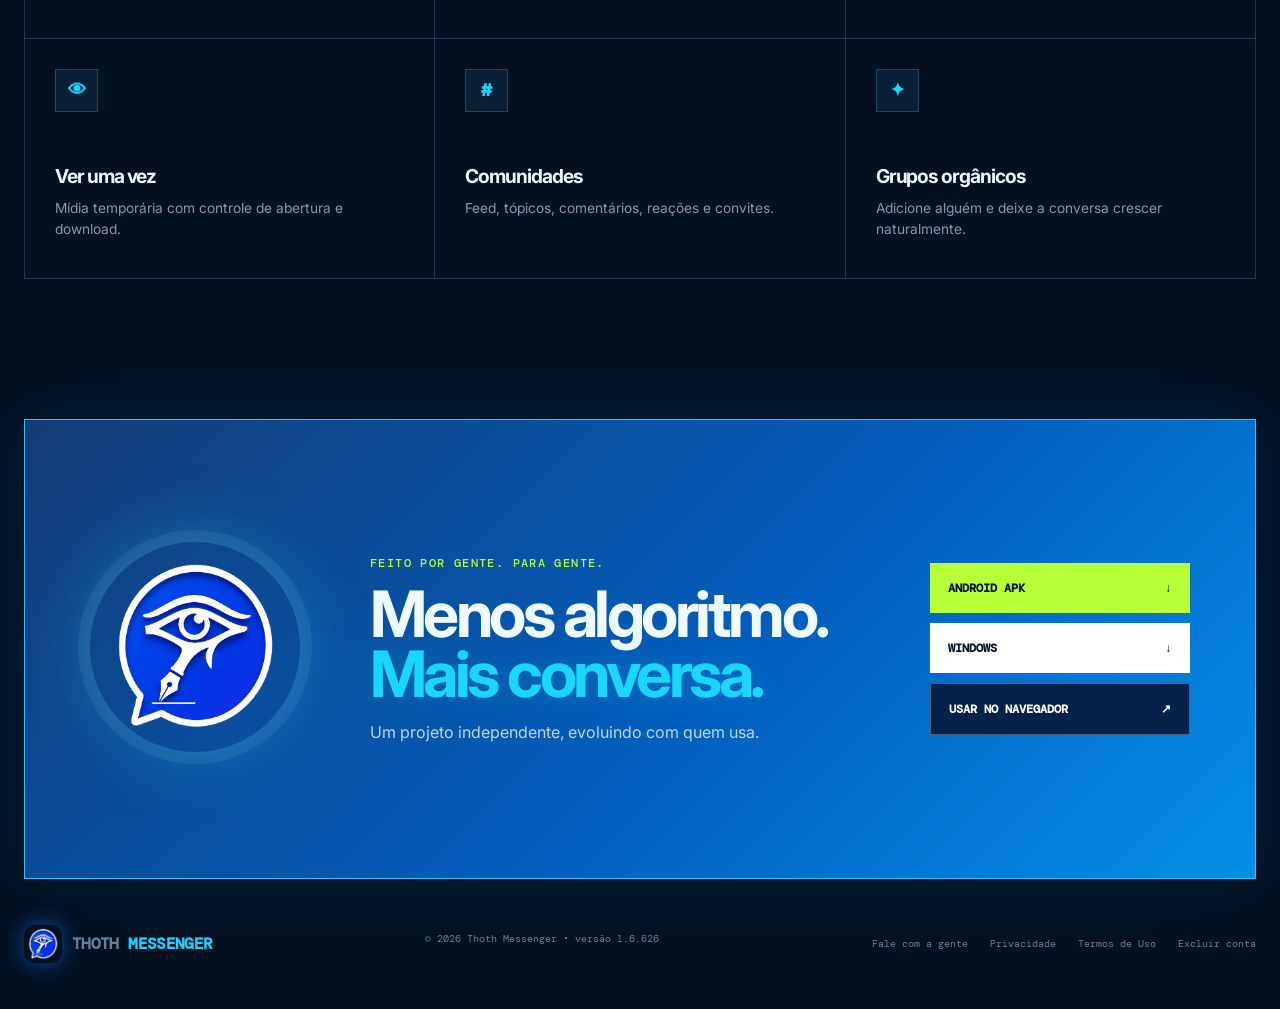
==== commit 556722ea: "Troca email de contato pra contato@thothmsg.com.br" ====
--- a/index.html
+++ b/index.html
@@ -19,7 +19,7 @@
     <nav aria-label="Navegação principal"><a href="#diferenciais">Por que é diferente</a><a href="#modos">O que tem no Thoth</a><a href="#download">Download</a>
       <span class="contact-group"><span class="contact-label">Fale conosco</span>
         <a href="https://wa.me/5517996316439" target="_blank" rel="noreferrer" class="contact-btn" aria-label="WhatsApp" title="WhatsApp"><svg viewBox="0 0 24 24" aria-hidden="true"><path d="M12.04 2c-5.5 0-9.96 4.46-9.96 9.96 0 1.76.46 3.45 1.33 4.95L2 22l5.25-1.38a9.9 9.9 0 0 0 4.79 1.22h.01c5.5 0 9.96-4.46 9.96-9.96S17.54 2 12.04 2Zm5.84 14.1c-.25.7-1.45 1.34-2 1.43-.52.08-1.17.11-1.89-.12-.43-.14-.98-.32-1.69-.63-2.98-1.29-4.92-4.29-5.07-4.49-.15-.2-1.21-1.61-1.21-3.07s.77-2.18 1.04-2.48c.27-.3.6-.37.8-.37h.57c.18 0 .43-.07.67.52.25.6.84 2.07.91 2.22.08.15.13.33.03.53-.1.2-.15.33-.3.5-.15.18-.31.4-.44.54-.15.15-.3.31-.13.6.17.3.78 1.28 1.67 2.07 1.15 1.02 2.12 1.34 2.42 1.49.3.15.47.13.65-.07.18-.2.73-.85.92-1.14.2-.3.4-.25.66-.15.27.1 1.73.82 2.03.97.3.15.5.22.57.35.08.13.08.75-.17 1.45Z"/></svg></a>
-        <a href="mailto:facincanitech@gmail.com" class="contact-btn" aria-label="Email" title="Email"><svg viewBox="0 0 24 24" aria-hidden="true"><path d="M2 4h20c1.1 0 2 .9 2 2v12c0 1.1-.9 2-2 2H2c-1.1 0-2-.9-2-2V6c0-1.1.9-2 2-2Zm0 2v.01L12 13 22 6.01V6H2Zm0 12h20V8.24l-10 6.51L2 8.24V18Z"/></svg></a>
+        <a href="mailto:contato@thothmsg.com.br" class="contact-btn" aria-label="Email" title="Email"><svg viewBox="0 0 24 24" aria-hidden="true"><path d="M2 4h20c1.1 0 2 .9 2 2v12c0 1.1-.9 2-2 2H2c-1.1 0-2-.9-2-2V6c0-1.1.9-2 2-2Zm0 2v.01L12 13 22 6.01V6H2Zm0 12h20V8.24l-10 6.51L2 8.24V18Z"/></svg></a>
       </span>
     </nav>
     <div class="online-pill"><i></i><span id="onlineLabel">carregando...</span></div>
--- a/style.css
+++ b/style.css
@@ -1,5 +1,5 @@
 :root{--bg:#03101f;--panel:#071a30;--cyan:#1bd6ff;--blue:#0878ff;--lime:#b7ff39;--pink:#ff4fd8;--ink:#061325;--muted:#8ca2b9;--line:rgba(106,205,255,.22)}
-*{box-sizing:border-box}html{width:100%;max-width:100%;overflow-x:clip;scroll-behavior:smooth}body{width:100%;max-width:100%;margin:0;overflow-x:clip;background:var(--bg);color:#eefaff;font-family:Inter,system-ui,sans-serif;font-size:16px}a{color:inherit;text-decoration:none}button{font:inherit}.noise{position:fixed;inset:0;z-index:99;opacity:.035;pointer-events:none;background-image:url("data:image/svg+xml,%3Csvg viewBox='0 0 180 180' xmlns='http://www.w3.org/2000/svg'%3E%3Cfilter id='n'%3E%3CfeTurbulence type='fractalNoise' baseFrequency='.9' numOctaves='4' stitchTiles='stitch'/%3E%3C/filter%3E%3Crect width='100%25' height='100%25' filter='url(%23n)' opacity='.8'/%3E%3C/svg%3E")}.topbar,main,footer{width:min(1240px,calc(100% - 48px));max-width:100%;margin:auto}.topbar{height:88px;display:flex;align-items:center;justify-content:space-between;border-bottom:1px solid var(--line)}.brand{display:flex;min-width:0;align-items:center;gap:10px}.brand img{width:38px;height:38px;object-fit:cover;border-radius:11px;box-shadow:0 0 22px rgba(16,119,255,.6)}.brand strong{font-size:1rem;letter-spacing:-.04em}.brand strong span{color:var(--cyan)}nav{display:flex;gap:32px;color:#a9bfd2;font-size:.82rem;font-weight:600}nav a:hover{color:var(--cyan)}.contact-group{display:inline-flex;align-items:center;gap:8px;margin-left:12px;padding-left:12px;border-left:1px solid var(--line)}.contact-label{font-size:.72rem;color:var(--muted);text-transform:uppercase;letter-spacing:.05em}.contact-btn{display:inline-grid;place-items:center;width:30px;height:30px;border:1px solid var(--line);border-radius:999px;color:#aac2d5;transition:all .2s ease}.contact-btn svg{width:15px;height:15px;fill:currentColor}.contact-btn:hover{color:var(--cyan);border-color:var(--cyan);box-shadow:0 0 14px rgba(27,214,255,.3)}.online-pill{display:flex;align-items:center;gap:8px;padding:9px 13px;border:1px solid var(--line);border-radius:99px;color:#aac2d5;font:500 .68rem 'DM Mono',monospace;text-transform:uppercase}.online-pill i,.live-dot{width:7px;height:7px;background:var(--lime);border-radius:50%;box-shadow:0 0 10px var(--lime)}
+*{box-sizing:border-box}html{width:100%;max-width:100%;overflow-x:clip;scroll-behavior:smooth}body{width:100%;max-width:100%;margin:0;overflow-x:clip;background:var(--bg);color:#eefaff;font-family:Inter,system-ui,sans-serif;font-size:16px}a{color:inherit;text-decoration:none}button{font:inherit}.noise{position:fixed;inset:0;z-index:99;opacity:.035;pointer-events:none;background-image:url("data:image/svg+xml,%3Csvg viewBox='0 0 180 180' xmlns='http://www.w3.org/2000/svg'%3E%3Cfilter id='n'%3E%3CfeTurbulence type='fractalNoise' baseFrequency='.9' numOctaves='4' stitchTiles='stitch'/%3E%3C/filter%3E%3Crect width='100%25' height='100%25' filter='url(%23n)' opacity='.8'/%3E%3C/svg%3E")}.topbar,main,footer{width:min(1240px,calc(100% - 48px));max-width:100%;margin:auto}.topbar{height:88px;display:flex;align-items:center;justify-content:space-between;border-bottom:1px solid var(--line)}.brand{display:flex;min-width:0;align-items:center;gap:10px}.brand img{width:38px;height:38px;object-fit:cover;border-radius:11px;box-shadow:0 0 22px rgba(16,119,255,.6)}.brand strong{font-size:1rem;letter-spacing:-.04em}.brand strong span{color:var(--cyan)}nav{display:flex;align-items:center;gap:32px;color:#a9bfd2;font-size:.82rem;font-weight:600}nav a:hover{color:var(--cyan)}.contact-group{display:inline-flex;align-items:center;gap:8px;margin-left:12px;padding-left:12px;border-left:1px solid var(--line)}.contact-label{font-size:.82rem;color:#a9bfd2;font-weight:600}.contact-btn{display:inline-grid;place-items:center;width:30px;height:30px;border:1px solid var(--line);border-radius:999px;color:#aac2d5;transition:all .2s ease}.contact-btn svg{width:15px;height:15px;fill:currentColor}.contact-btn:hover{color:var(--cyan);border-color:var(--cyan);box-shadow:0 0 14px rgba(27,214,255,.3)}.online-pill{display:flex;align-items:center;gap:8px;padding:9px 13px;border:1px solid var(--line);border-radius:99px;color:#aac2d5;font:500 .68rem 'DM Mono',monospace;text-transform:uppercase}.online-pill i,.live-dot{width:7px;height:7px;background:var(--lime);border-radius:50%;box-shadow:0 0 10px var(--lime)}
 .hero{min-height:790px;display:grid;grid-template-columns:.84fr 1.16fr;gap:55px;align-items:center;padding:74px 0 105px}.overline{margin:0;color:var(--cyan);font:500 .72rem 'DM Mono',monospace;letter-spacing:.12em}.overline span{color:var(--lime)}h1,h2,h3,p{margin-top:0}h1,h2,h3{letter-spacing:-.055em}h1{max-width:670px;margin:20px 0 28px;font-size:clamp(4rem,6.5vw,6.8rem);line-height:.87}h1 em,h2 em{color:var(--cyan);font-style:normal;text-shadow:0 0 35px rgba(27,214,255,.25)}.hero-text{max-width:590px;margin-bottom:30px;color:#a9bfd2;font-size:1.07rem;line-height:1.68}.hero-text strong{color:white}.hero-downloads{display:flex;gap:10px}.download{min-width:220px;display:grid;grid-template-columns:35px 1fr auto;align-items:center;gap:11px;padding:14px 16px;border:1px solid var(--line);border-radius:5px;font-weight:750;transition:.2s}.download svg{width:28px;fill:currentColor}.download small{display:block;margin-bottom:3px;font:500 .58rem 'DM Mono',monospace;letter-spacing:.09em;opacity:.65}.download b{font-size:1.2rem}.download--android{color:var(--ink);background:var(--lime);border-color:var(--lime)}.download--windows{background:#0d2949}.download:hover{transform:translateY(-3px);box-shadow:0 12px 30px rgba(0,0,0,.25)}.platform-note{margin:14px 0 0;color:#6f8da6;font:400 .64rem 'DM Mono',monospace}
 .hero-stage{position:relative;min-width:0;perspective:1300px}.retro-window{position:relative;z-index:2;overflow:hidden;color:#043f8f;background:#e9fbff;border:2px solid #20c6f7;border-radius:13px;box-shadow:0 0 0 5px rgba(17,157,239,.12),0 35px 100px rgba(0,0,0,.5),0 0 60px rgba(0,187,255,.16);transform:rotateY(-5deg) rotateX(1deg)}.window-titlebar{height:50px;display:flex;align-items:center;justify-content:space-between;color:white;background:linear-gradient(#20272c,#090c0f);border-bottom:2px solid #25d2ff}.window-titlebar>div:first-child{display:flex;align-items:center;gap:9px;padding-left:14px;font-weight:700}.window-titlebar img{width:25px;height:25px;border-radius:8px}.win-controls{display:flex;height:100%}.win-controls button{width:43px;color:white;background:transparent;border:0;border-left:1px solid #3c5965;font-size:1.2rem}.contact-head{display:flex;align-items:center;gap:14px;padding:15px 20px;background:linear-gradient(#f6ffff,#addef3);border-bottom:2px solid #20c6f7}.pixel-avatar{width:64px;height:64px;display:grid;place-items:center;flex:none;color:white;background:linear-gradient(135deg,#7c4dff,#ea56bd);border:5px solid white;border-radius:10px;box-shadow:0 0 0 2px #4ecfee;font-size:1.7rem;font-weight:900}.contact-head>div:nth-child(2){display:grid;gap:3px}.contact-head strong{font-size:1.35rem}.contact-head span{font-size:.83rem}.contact-head span i{display:inline-block;width:9px;height:9px;margin-right:5px;background:#69df13;border-radius:50%;box-shadow:0 0 5px #25a200}.contact-head small{color:#5b7c8e}.head-actions{display:flex;gap:8px;margin-left:auto}.head-actions button{width:68px;height:59px;display:grid;place-items:center;color:#06479a;background:linear-gradient(#fff,#bdeeff);border:1px solid #4acafb;border-radius:8px;font-size:1.45rem;font-weight:800}.head-actions span{display:block;font-size:.6rem}.live-chat{position:relative;min-height:230px;padding:24px;background:white}.live-chat p{margin:0 0 21px}.live-chat b{display:block;color:#064aa3;font-size:.92rem}.live-chat b.green{color:#15900e}.live-chat time{position:absolute;margin:-19px 0 0 44px;color:#779bc9;font-size:.69rem}.live-chat p>span{display:block;margin-top:5px;font-size:.95rem}.typing-live{color:#073786}.caret{display:inline-block;width:2px;height:17px;margin-left:3px;background:#0a7aff;vertical-align:-3px;animation:blink .8s infinite}.nudge-pop{position:absolute;right:18px;bottom:16px;padding:9px 12px;color:#723800;background:#fff2a9;border:1px solid #f0c428;border-radius:4px;font-size:.72rem;font-weight:700;box-shadow:2px 2px 0 #d4a900}.composer-tools{display:flex;align-items:center;gap:18px;padding:9px 18px;background:linear-gradient(#d7f7ff,#9adef6);border-block:1px solid #4ecafa}.composer-tools span{font-size:1.15rem}.composer{display:flex;gap:9px;padding:10px;background:linear-gradient(#d7f7ff,#9adef6)}.composer>span{flex:1;padding:13px;color:#8495aa;background:white;border:1px solid #4ca9d8;border-radius:3px}.composer button{width:110px;color:white;background:linear-gradient(#83ef2b,#17ac0b);border:2px solid #0e8d03;border-radius:5px;font-weight:800}.float-card{position:absolute;z-index:4;display:flex;align-items:center;gap:10px;padding:11px 13px;color:#dff8ff;background:#061a2e;border:1px solid var(--cyan);box-shadow:5px 5px 0 rgba(0,183,255,.22)}.float-card>span:first-child{font-size:1.5rem}.float-card b,.float-card small{display:block}.float-card b{color:var(--cyan);font:500 .68rem 'DM Mono',monospace}.float-card small{margin-top:3px;color:#8ca8bd;font-size:.64rem}.float-card--nudge{top:77px;right:-30px;animation:float 4s ease-in-out infinite}.float-card--live{bottom:-29px;left:-32px}.float-card--live>span:first-child{width:8px;height:8px}.sticker{position:absolute;z-index:1;display:grid;place-items:center;width:80px;height:80px;color:var(--ink);background:var(--lime);border-radius:50%;font-size:1.5rem;font-weight:900;box-shadow:0 0 0 8px rgba(183,255,57,.08)}.sticker--one{top:-44px;right:65px;transform:rotate(11deg)}.sticker--two{right:-24px;bottom:45px;color:white;background:var(--pink);transform:rotate(-10deg)}
 .ticker{width:100%;overflow:hidden;color:var(--ink);background:var(--lime);border-block:1px solid #e7ff98;transform:rotate(-1deg)}.ticker div{width:max-content;padding:13px 0;font:900 1rem 'DM Mono',monospace;word-spacing:17px;animation:ticker 25s linear infinite}
@@ -10,7 +10,7 @@
 footer{min-height:130px;display:flex;align-items:center;justify-content:space-between;color:#658197;font:400 .65rem 'DM Mono',monospace}footer>div:last-child{display:flex;gap:22px}footer a:hover{color:var(--cyan)}
 @keyframes blink{50%{opacity:0}}@keyframes float{50%{transform:translateY(-8px)}}@keyframes ticker{to{transform:translateX(-50%)}}
 @media(max-width:1000px){.hero{grid-template-columns:1fr;padding-top:65px}.hero-copy{max-width:760px}.hero-stage{width:min(760px,95%);margin:auto}.feature{grid-template-columns:100px 1fr}.feature-copy{grid-column:2}.universe{grid-template-columns:1fr}.universe-copy{max-width:700px}.final-download{grid-template-columns:170px 1fr}.final-eye img{width:160px;height:160px}.final-actions{grid-column:1/-1;grid-template-columns:1fr 1fr}.more-features{grid-template-columns:repeat(2,1fr)}}
-@media(max-width:700px){.topbar,main,footer{width:calc(100% - 28px);max-width:calc(100% - 28px)}.topbar{height:72px}.topbar nav,.online-pill{display:none}h1{max-width:100%;font-size:clamp(2.75rem,14vw,4.35rem);overflow-wrap:anywhere}.hero,.hero-copy,.hero-stage,.retro-window,.difference,.feature,.universe,.universe-screen,.more-features,.final-download{min-width:0;max-width:100%}.hero{min-height:auto;padding:55px 0 85px}.hero-downloads{min-width:0;flex-direction:column}.download{width:100%;min-width:0}.hero-stage{width:100%;margin-top:22px}.retro-window{transform:none}.window-titlebar>div:first-child{min-width:0}.window-titlebar span{max-width:150px;overflow:hidden;text-overflow:ellipsis;white-space:nowrap}.win-controls{flex:none}.contact-head{padding:12px}.contact-head>div:nth-child(2){min-width:0}.contact-head strong{display:block;overflow:hidden;text-overflow:ellipsis;white-space:nowrap}.pixel-avatar{width:50px;height:50px}.contact-head small{display:none}.head-actions{flex:none}.head-actions button{width:50px}.head-actions button:last-child{display:none}.live-chat{min-height:210px}.float-card{max-width:calc(100% - 12px)}.float-card--nudge{right:0;top:66px}.float-card--live{left:0}.sticker{display:none}.composer-tools{gap:12px}.composer button{width:83px}.difference{padding:110px 0 90px}.section-intro{margin-bottom:50px}.feature{grid-template-columns:minmax(0,1fr);gap:20px;padding:38px 0}.feature-copy{grid-column:auto}.feature-index{order:0}.feature-art{order:1}.feature-copy{order:2}.universe{grid-template-columns:minmax(0,1fr);gap:50px;padding:85px 0}.screen-frame{max-width:100%;box-shadow:7px 7px 0 rgba(27,214,255,.09),0 24px 55px rgba(0,0,0,.35)}.screen-decoration{display:none}.more-features{grid-template-columns:minmax(0,1fr);margin-bottom:100px}.more-features article{min-width:0;min-height:210px}.final-download{grid-template-columns:minmax(0,1fr);padding:35px 25px}.final-eye img{width:120px;height:120px}.final-actions{grid-template-columns:minmax(0,1fr)}.final-copy h2{font-size:clamp(2.35rem,13vw,3rem);overflow-wrap:anywhere}footer{flex-wrap:wrap;padding:30px 0;gap:20px}footer p{order:3;flex-basis:100%;margin:0}}
+@media(max-width:700px){.topbar,main,footer{width:calc(100% - 28px);max-width:calc(100% - 28px)}.topbar{height:72px}.topbar{flex-wrap:wrap;row-gap:8px}.topbar nav{display:none}.online-pill{padding:7px 10px;font-size:.62rem;white-space:nowrap}h1{max-width:100%;font-size:clamp(2.75rem,14vw,4.35rem);overflow-wrap:anywhere}.hero,.hero-copy,.hero-stage,.retro-window,.difference,.feature,.universe,.universe-screen,.more-features,.final-download{min-width:0;max-width:100%}.hero{min-height:auto;padding:55px 0 85px}.hero-downloads{min-width:0;flex-direction:column}.download{width:100%;min-width:0}.hero-stage{width:100%;margin-top:22px}.retro-window{transform:none}.window-titlebar>div:first-child{min-width:0}.window-titlebar span{max-width:150px;overflow:hidden;text-overflow:ellipsis;white-space:nowrap}.win-controls{flex:none}.contact-head{padding:12px}.contact-head>div:nth-child(2){min-width:0}.contact-head strong{display:block;overflow:hidden;text-overflow:ellipsis;white-space:nowrap}.pixel-avatar{width:50px;height:50px}.contact-head small{display:none}.head-actions{flex:none}.head-actions button{width:50px}.head-actions button:last-child{display:none}.live-chat{min-height:210px}.float-card{max-width:calc(100% - 12px)}.float-card--nudge{right:0;top:66px}.float-card--live{left:0}.sticker{display:none}.composer-tools{gap:12px}.composer button{width:83px}.difference{padding:110px 0 90px}.section-intro{margin-bottom:50px}.feature{grid-template-columns:minmax(0,1fr);gap:20px;padding:38px 0}.feature-copy{grid-column:auto}.feature-index{order:0}.feature-art{order:1}.feature-copy{order:2}.universe{grid-template-columns:minmax(0,1fr);gap:50px;padding:85px 0}.screen-frame{max-width:100%;box-shadow:7px 7px 0 rgba(27,214,255,.09),0 24px 55px rgba(0,0,0,.35)}.screen-decoration{display:none}.more-features{grid-template-columns:minmax(0,1fr);margin-bottom:100px}.more-features article{min-width:0;min-height:210px}.final-download{grid-template-columns:minmax(0,1fr);padding:35px 25px}.final-eye img{width:120px;height:120px}.final-actions{grid-template-columns:minmax(0,1fr)}.final-copy h2{font-size:clamp(2.35rem,13vw,3rem);overflow-wrap:anywhere}footer{flex-wrap:wrap;padding:30px 0;gap:20px}footer p{order:3;flex-basis:100%;margin:0}}
 
 @media(max-width:390px){.topbar,main,footer{width:calc(100% - 20px);max-width:calc(100% - 20px)}h1{font-size:clamp(2.5rem,13.2vw,3.2rem)}.brand strong{font-size:.9rem}.composer-tools{padding-inline:10px;justify-content:space-between}.composer{padding:8px}.composer button{width:72px}.nudge-pop{right:8px;max-width:calc(100% - 16px)}.final-download{padding-inline:18px}}
 @media(prefers-reduced-motion:reduce){html{scroll-behavior:auto}*,*:before,*:after{animation-duration:.01ms!important;animation-iteration-count:1!important;transition-duration:.01ms!important}}
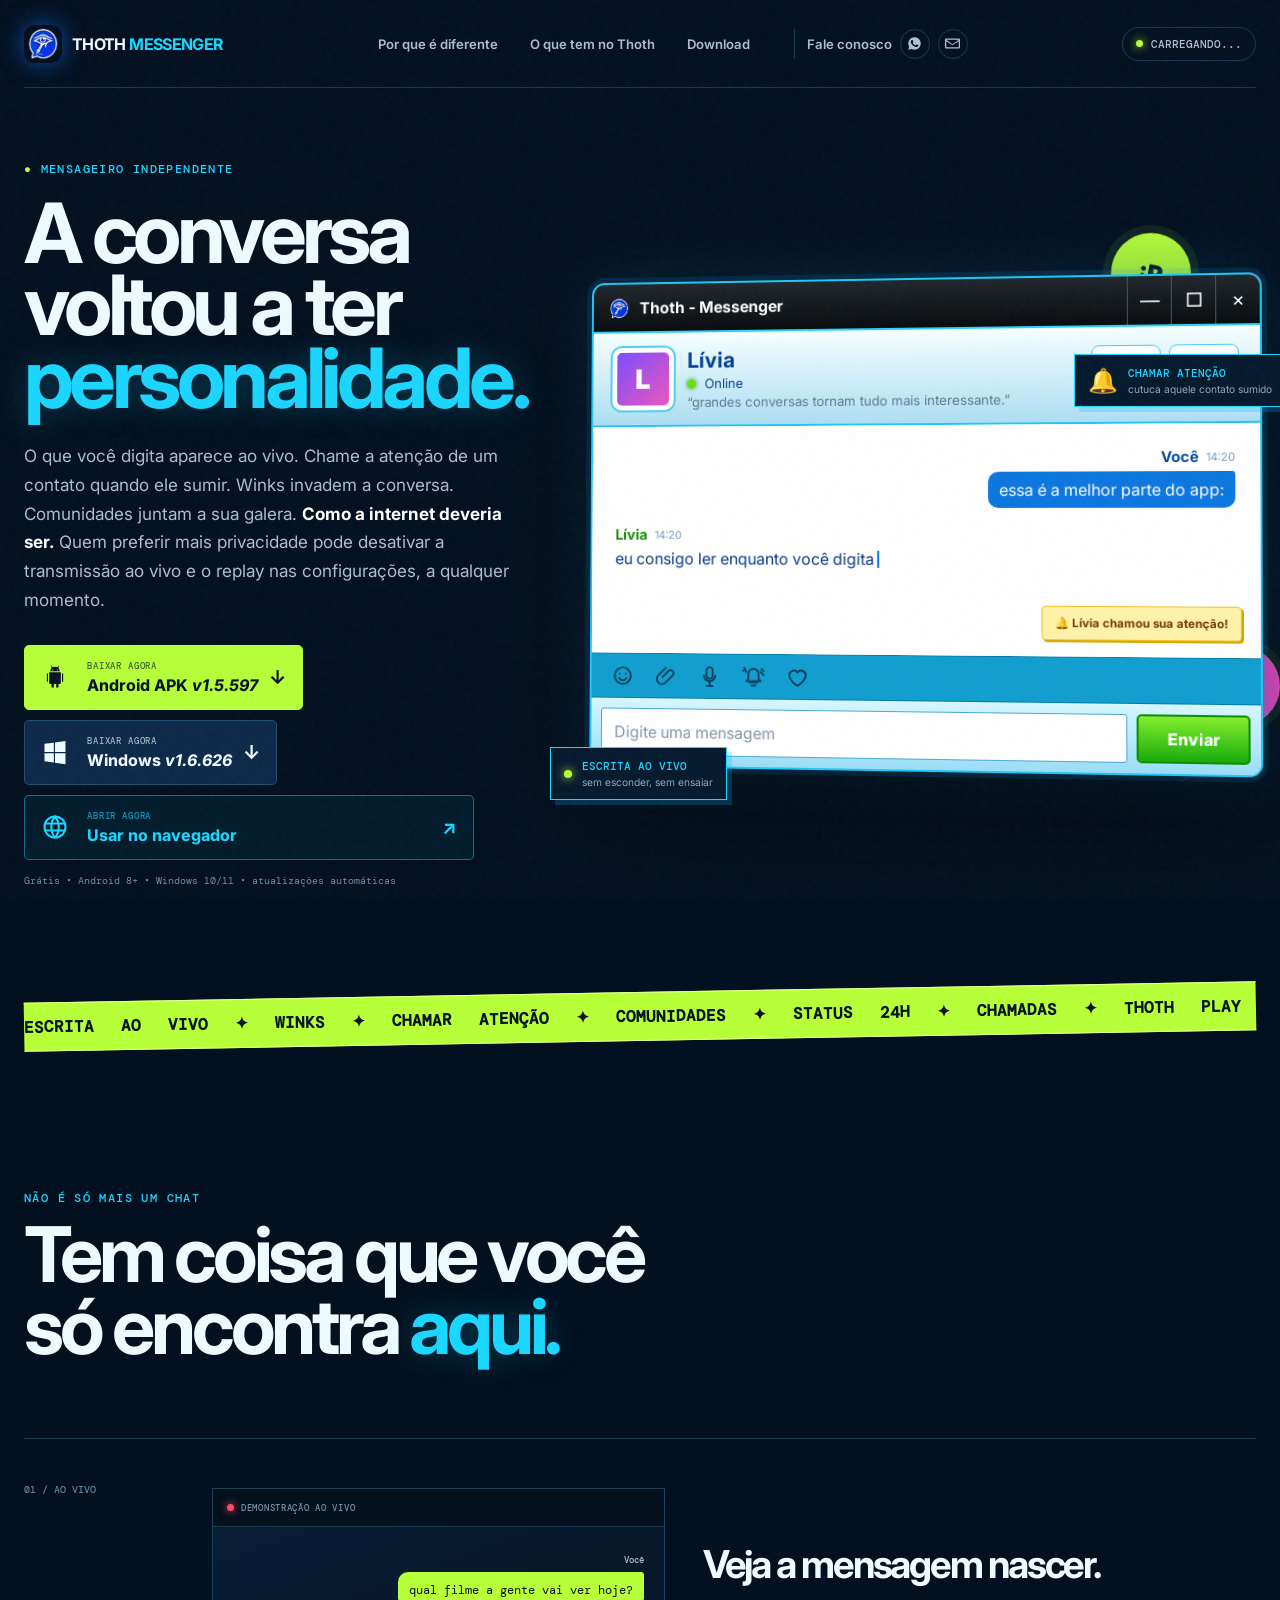
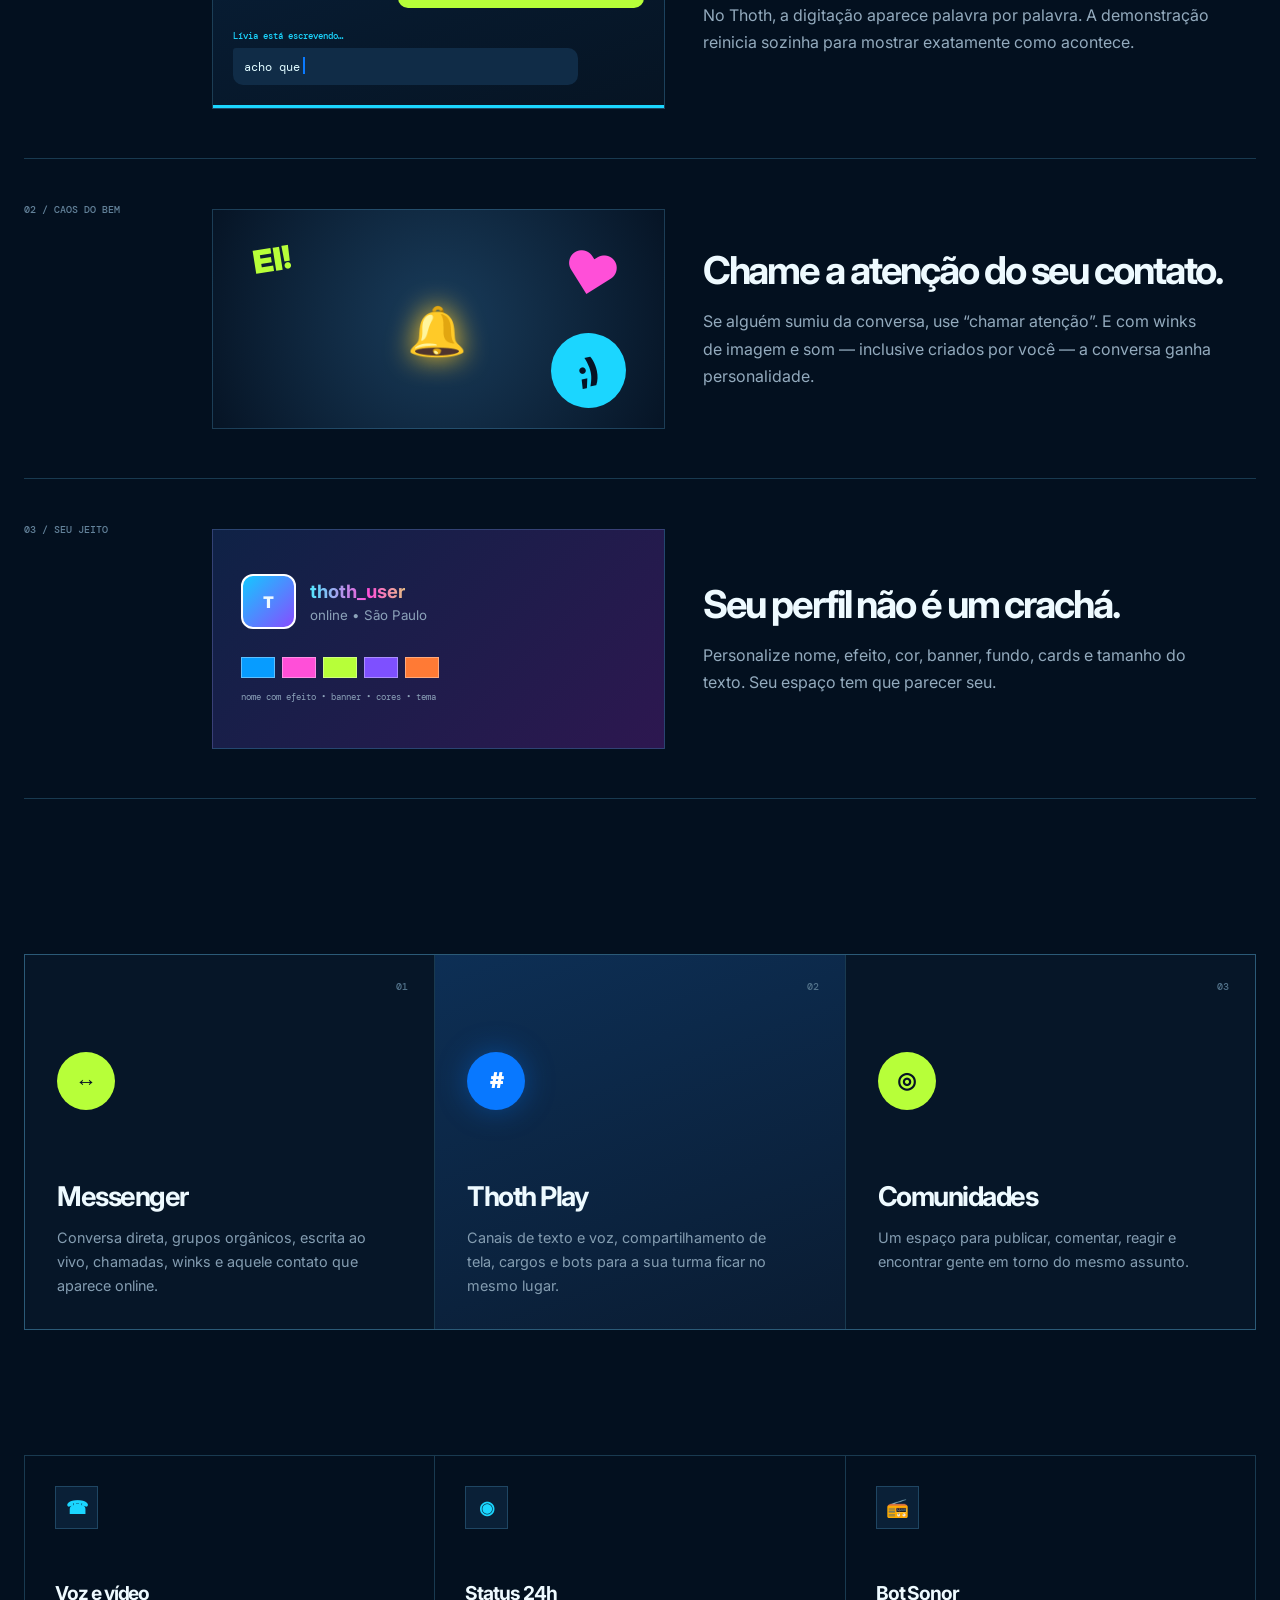
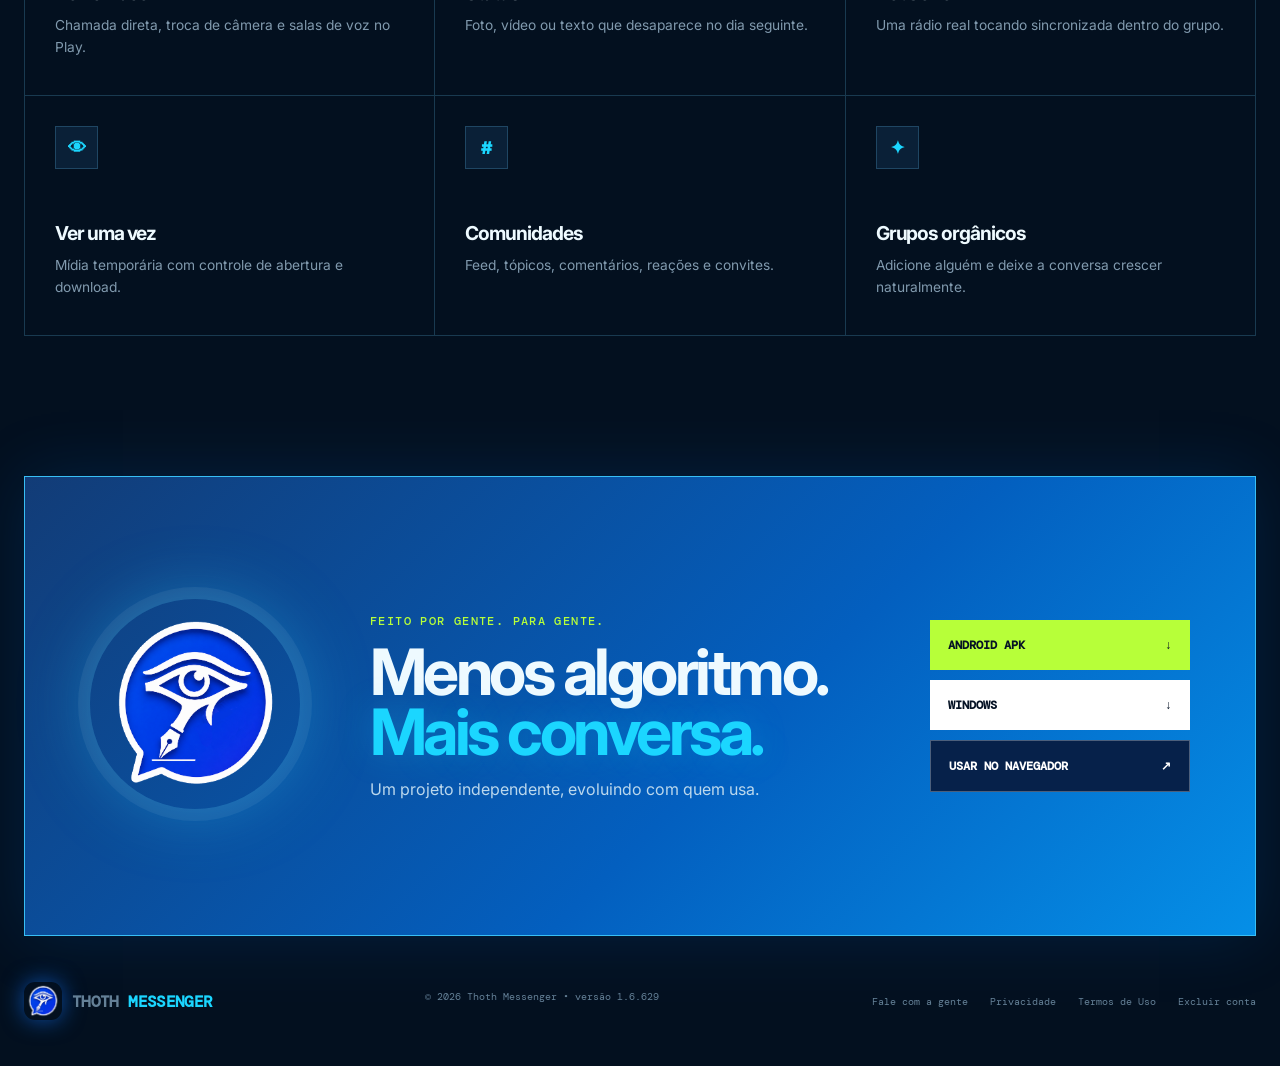
==== commit e7c3778a: "Menciona no site a opcao de desligar modo ao vivo/replay" ====
--- a/index.html
+++ b/index.html
@@ -30,7 +30,7 @@
       <div class="hero-copy">
         <p class="overline"><span>●</span> MENSAGEIRO INDEPENDENTE</p>
         <h1>A conversa<br />voltou a ter<br /><em>personalidade.</em></h1>
-        <p class="hero-text">O que você digita aparece ao vivo. Chame a atenção de um contato quando ele sumir. Winks invadem a conversa. Comunidades juntam a sua galera. <strong>Como a internet deveria ser.</strong></p>
+        <p class="hero-text">O que você digita aparece ao vivo. Chame a atenção de um contato quando ele sumir. Winks invadem a conversa. Comunidades juntam a sua galera. <strong>Como a internet deveria ser.</strong> Quem preferir mais privacidade pode desativar a transmissão ao vivo e o replay nas configurações, a qualquer momento.</p>
         <div class="hero-downloads" id="download">
           <a id="downloadAndroid" class="download download--android" href="https://github.com/facincanitech/thoth-site/releases/download/latest/thothchat.apk"><svg viewBox="0 0 24 24" aria-hidden="true"><path d="M7 8h10v9a1 1 0 0 1-1 1h-1v3h-2v-3h-2v3H9v-3H8a1 1 0 0 1-1-1V8Zm-2 1h1v7H5V9Zm13 0h1v7h-1V9ZM8 7a4 4 0 0 1 1.2-2.9L8.4 3l.7-.5.9 1.1a5 5 0 0 1 4 0l.9-1.1.7.5-.8 1.1A4 4 0 0 1 16 7H8Zm2-1.5a.5.5 0 1 0 0 1 .5.5 0 0 0 0-1Zm4 0a.5.5 0 1 0 0 1 .5.5 0 0 0 0-1Z"/></svg><span><small>BAIXAR AGORA</small>Android APK <em id="androidVersion"></em></span><b>↓</b></a>
           <a id="downloadWindows" class="download download--windows" href="https://github.com/facincanitech/thoth-site/releases/download/latest/ThothChat-Messenger-Setup.exe"><svg viewBox="0 0 24 24" aria-hidden="true"><path d="m3 5 8-1v8H3V5Zm9-1.2L21 2.5V12h-9V3.8ZM3 13h8v8l-8-1v-7Zm9 0h9v9.5l-9-1.3V13Z"/></svg><span><small>BAIXAR AGORA</small>Windows <em id="desktopVersion"></em></span><b>↓</b></a>
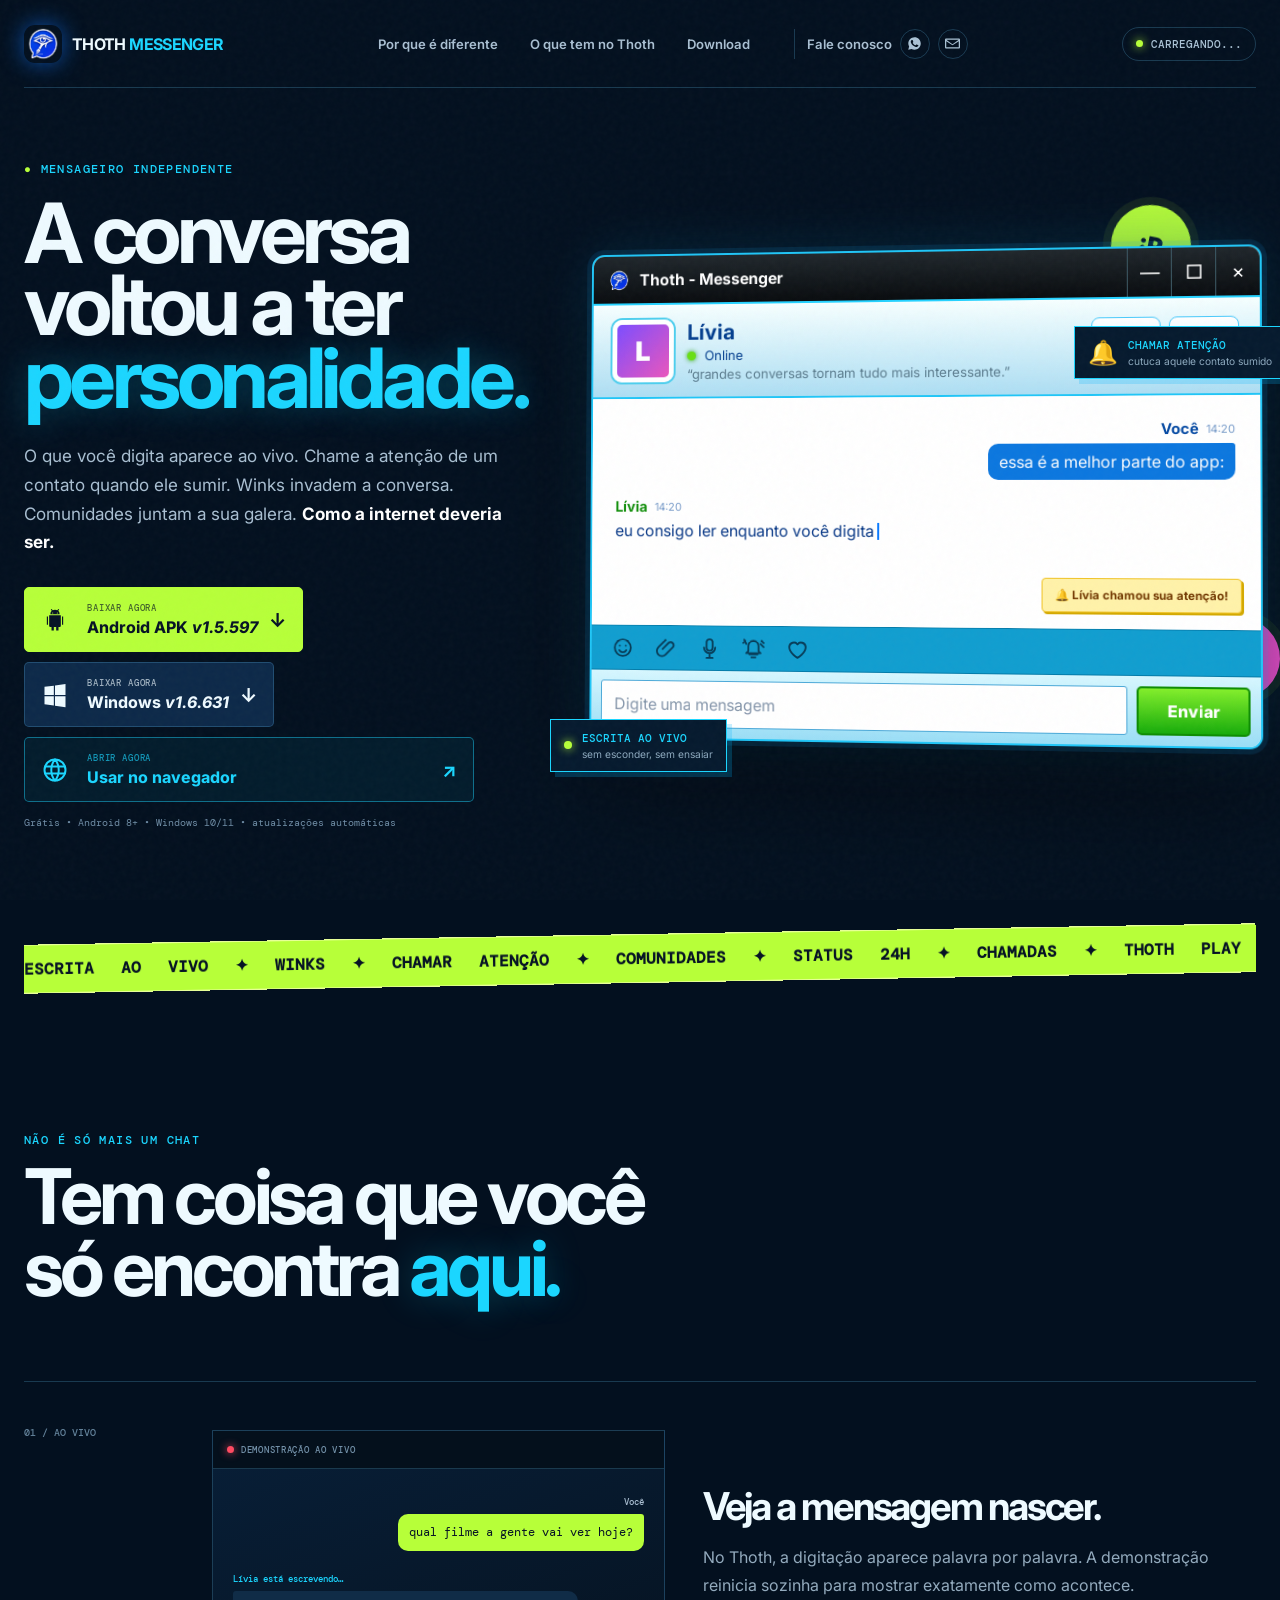
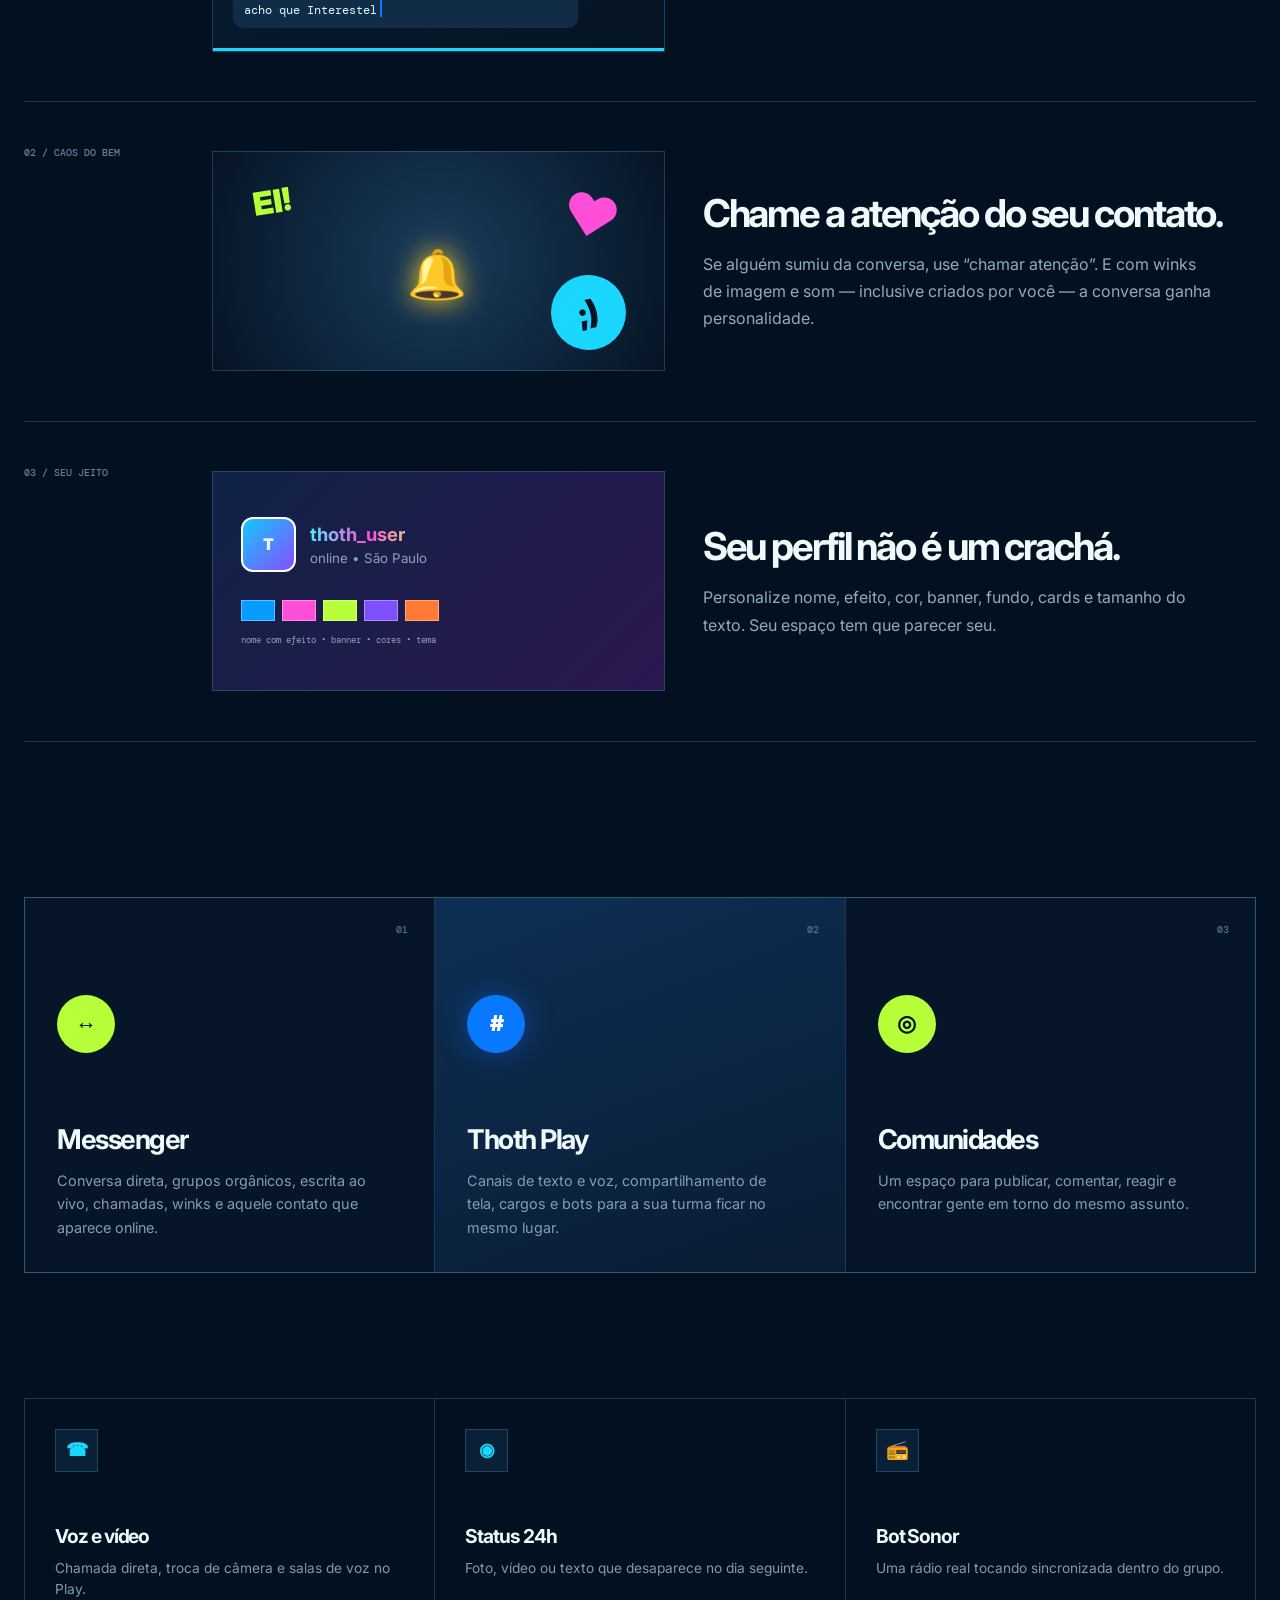
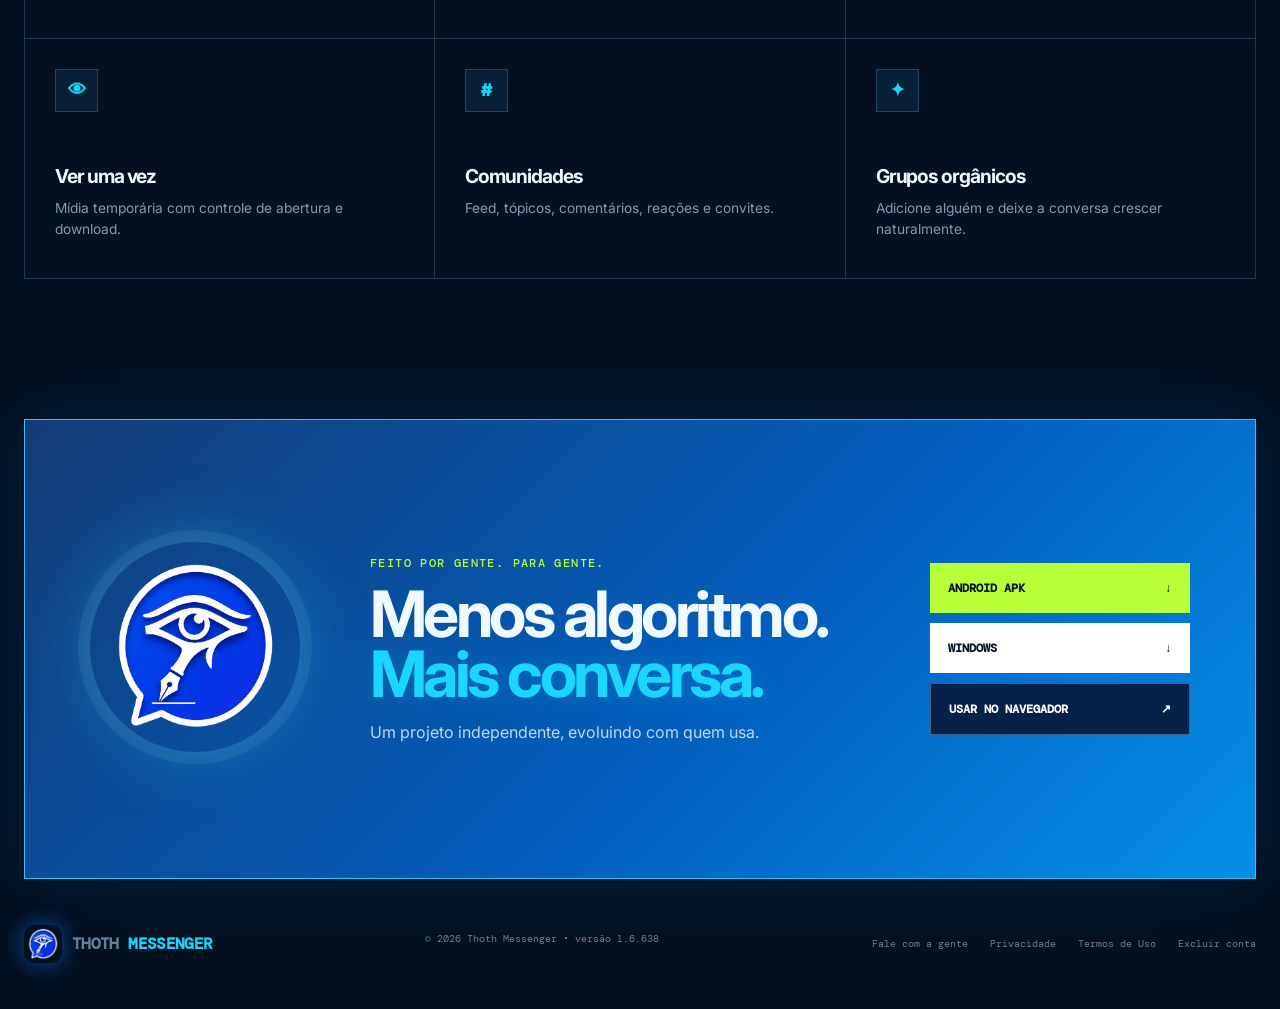
==== commit ff25bb0b: "Remove mencao ao modo ao vivo/replay (feature escondida por bug)" ====
--- a/index.html
+++ b/index.html
@@ -30,7 +30,7 @@
       <div class="hero-copy">
         <p class="overline"><span>●</span> MENSAGEIRO INDEPENDENTE</p>
         <h1>A conversa<br />voltou a ter<br /><em>personalidade.</em></h1>
-        <p class="hero-text">O que você digita aparece ao vivo. Chame a atenção de um contato quando ele sumir. Winks invadem a conversa. Comunidades juntam a sua galera. <strong>Como a internet deveria ser.</strong> Quem preferir mais privacidade pode desativar a transmissão ao vivo e o replay nas configurações, a qualquer momento.</p>
+        <p class="hero-text">O que você digita aparece ao vivo. Chame a atenção de um contato quando ele sumir. Winks invadem a conversa. Comunidades juntam a sua galera. <strong>Como a internet deveria ser.</strong></p>
         <div class="hero-downloads" id="download">
           <a id="downloadAndroid" class="download download--android" href="https://github.com/facincanitech/thoth-site/releases/download/latest/thothchat.apk"><svg viewBox="0 0 24 24" aria-hidden="true"><path d="M7 8h10v9a1 1 0 0 1-1 1h-1v3h-2v-3h-2v3H9v-3H8a1 1 0 0 1-1-1V8Zm-2 1h1v7H5V9Zm13 0h1v7h-1V9ZM8 7a4 4 0 0 1 1.2-2.9L8.4 3l.7-.5.9 1.1a5 5 0 0 1 4 0l.9-1.1.7.5-.8 1.1A4 4 0 0 1 16 7H8Zm2-1.5a.5.5 0 1 0 0 1 .5.5 0 0 0 0-1Zm4 0a.5.5 0 1 0 0 1 .5.5 0 0 0 0-1Z"/></svg><span><small>BAIXAR AGORA</small>Android APK <em id="androidVersion"></em></span><b>↓</b></a>
           <a id="downloadWindows" class="download download--windows" href="https://github.com/facincanitech/thoth-site/releases/download/latest/ThothChat-Messenger-Setup.exe"><svg viewBox="0 0 24 24" aria-hidden="true"><path d="m3 5 8-1v8H3V5Zm9-1.2L21 2.5V12h-9V3.8ZM3 13h8v8l-8-1v-7Zm9 0h9v9.5l-9-1.3V13Z"/></svg><span><small>BAIXAR AGORA</small>Windows <em id="desktopVersion"></em></span><b>↓</b></a>
